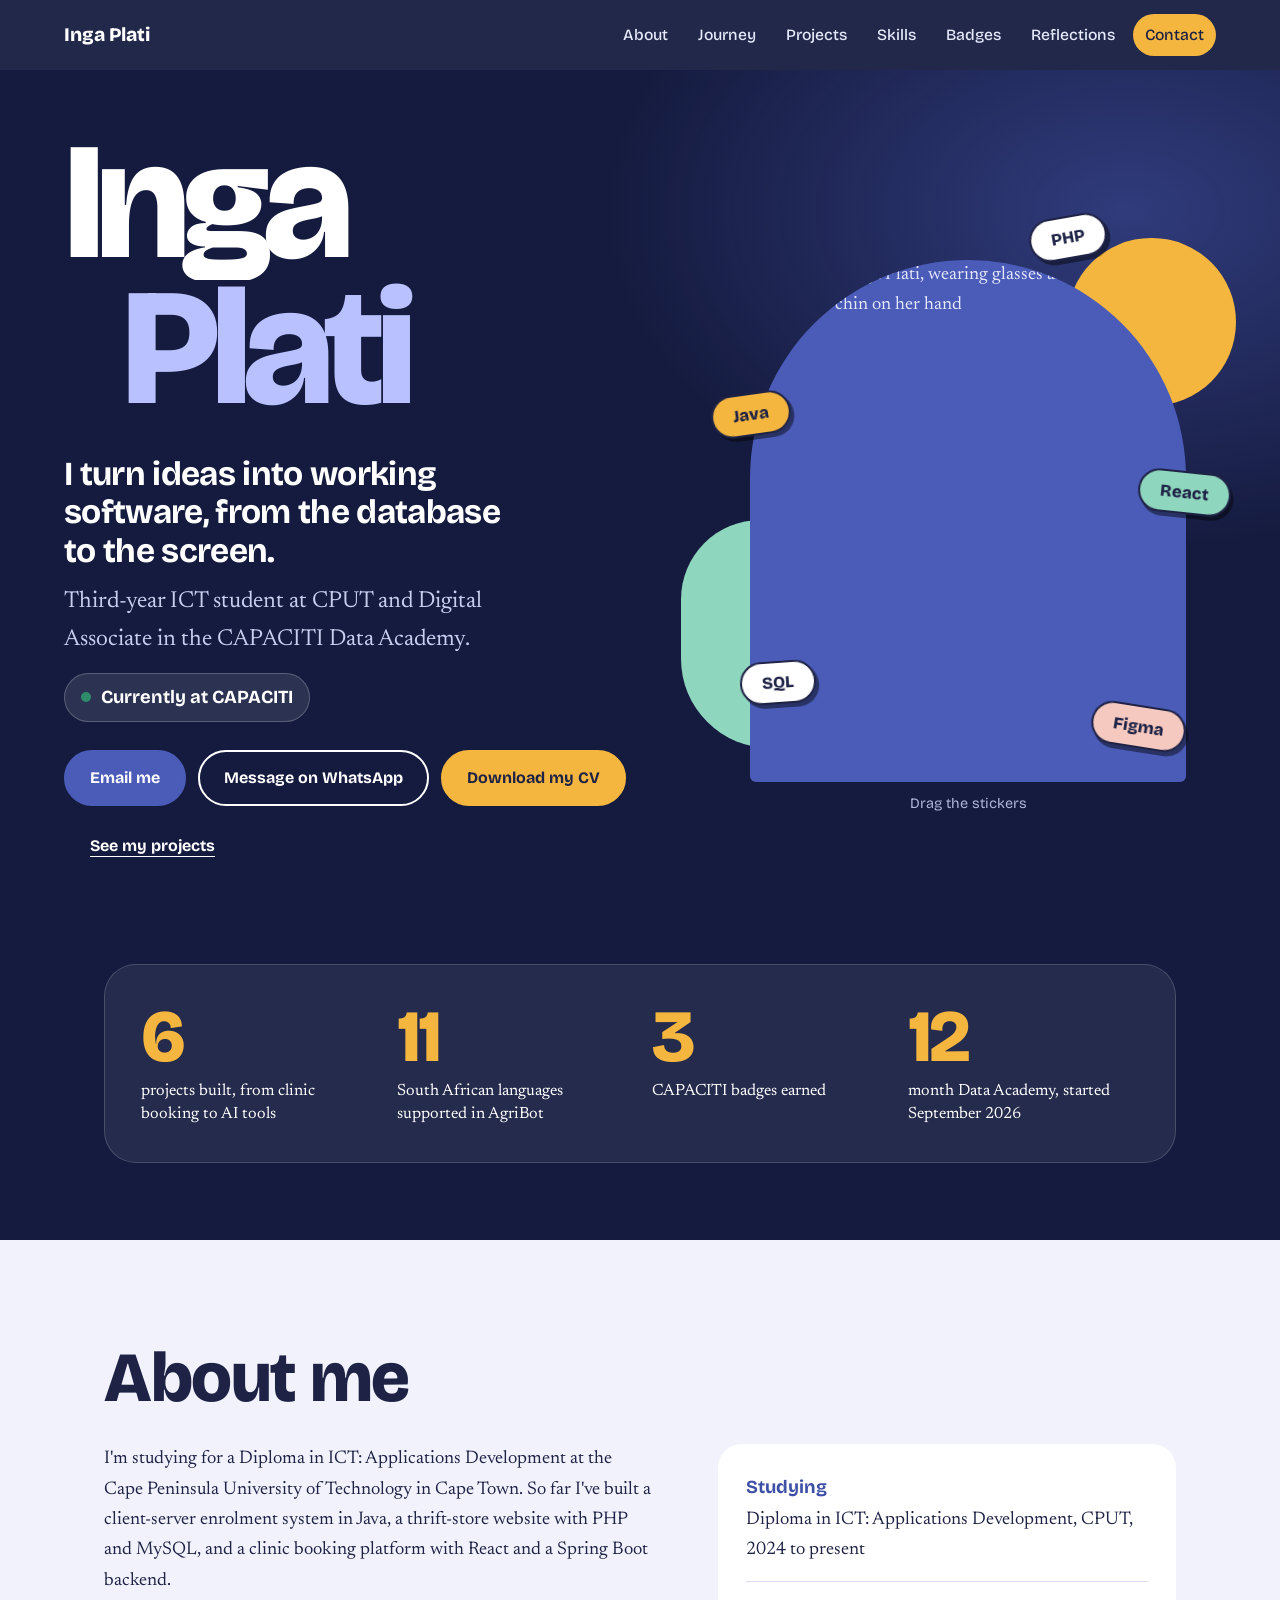
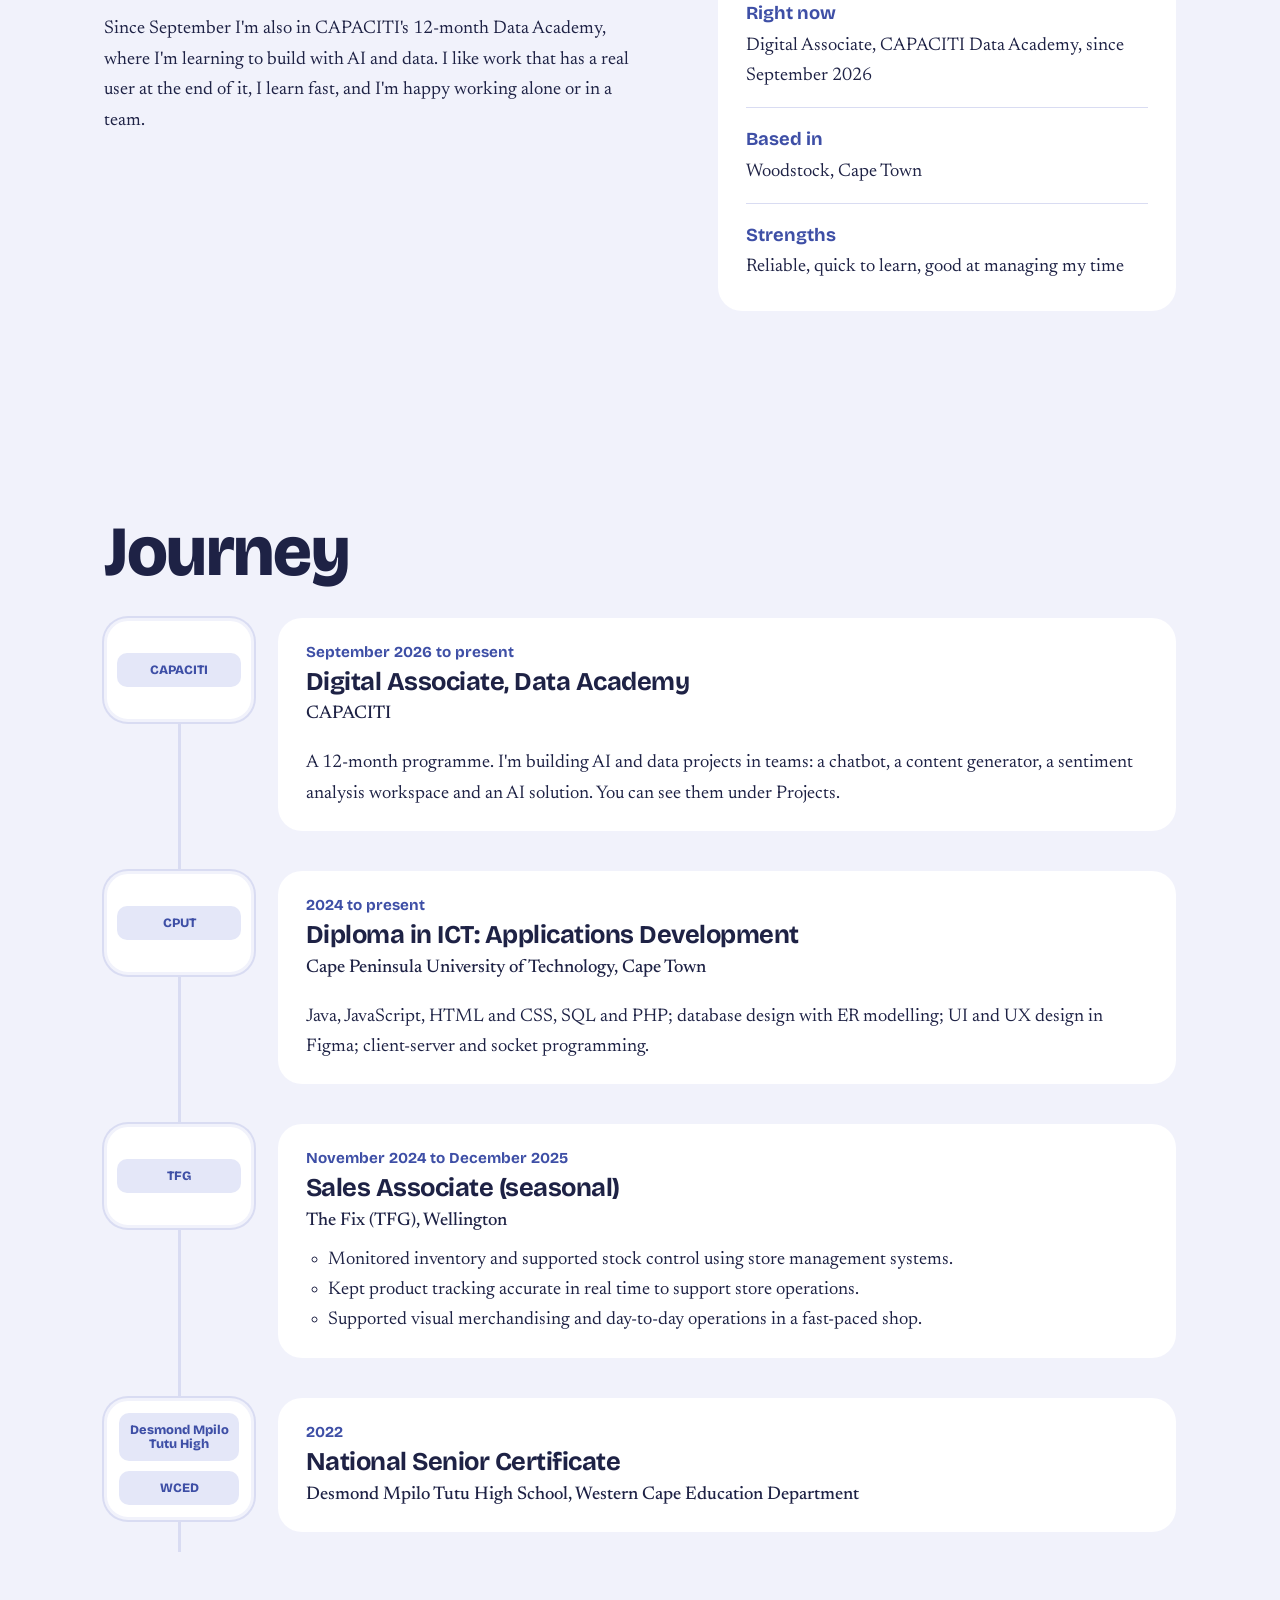
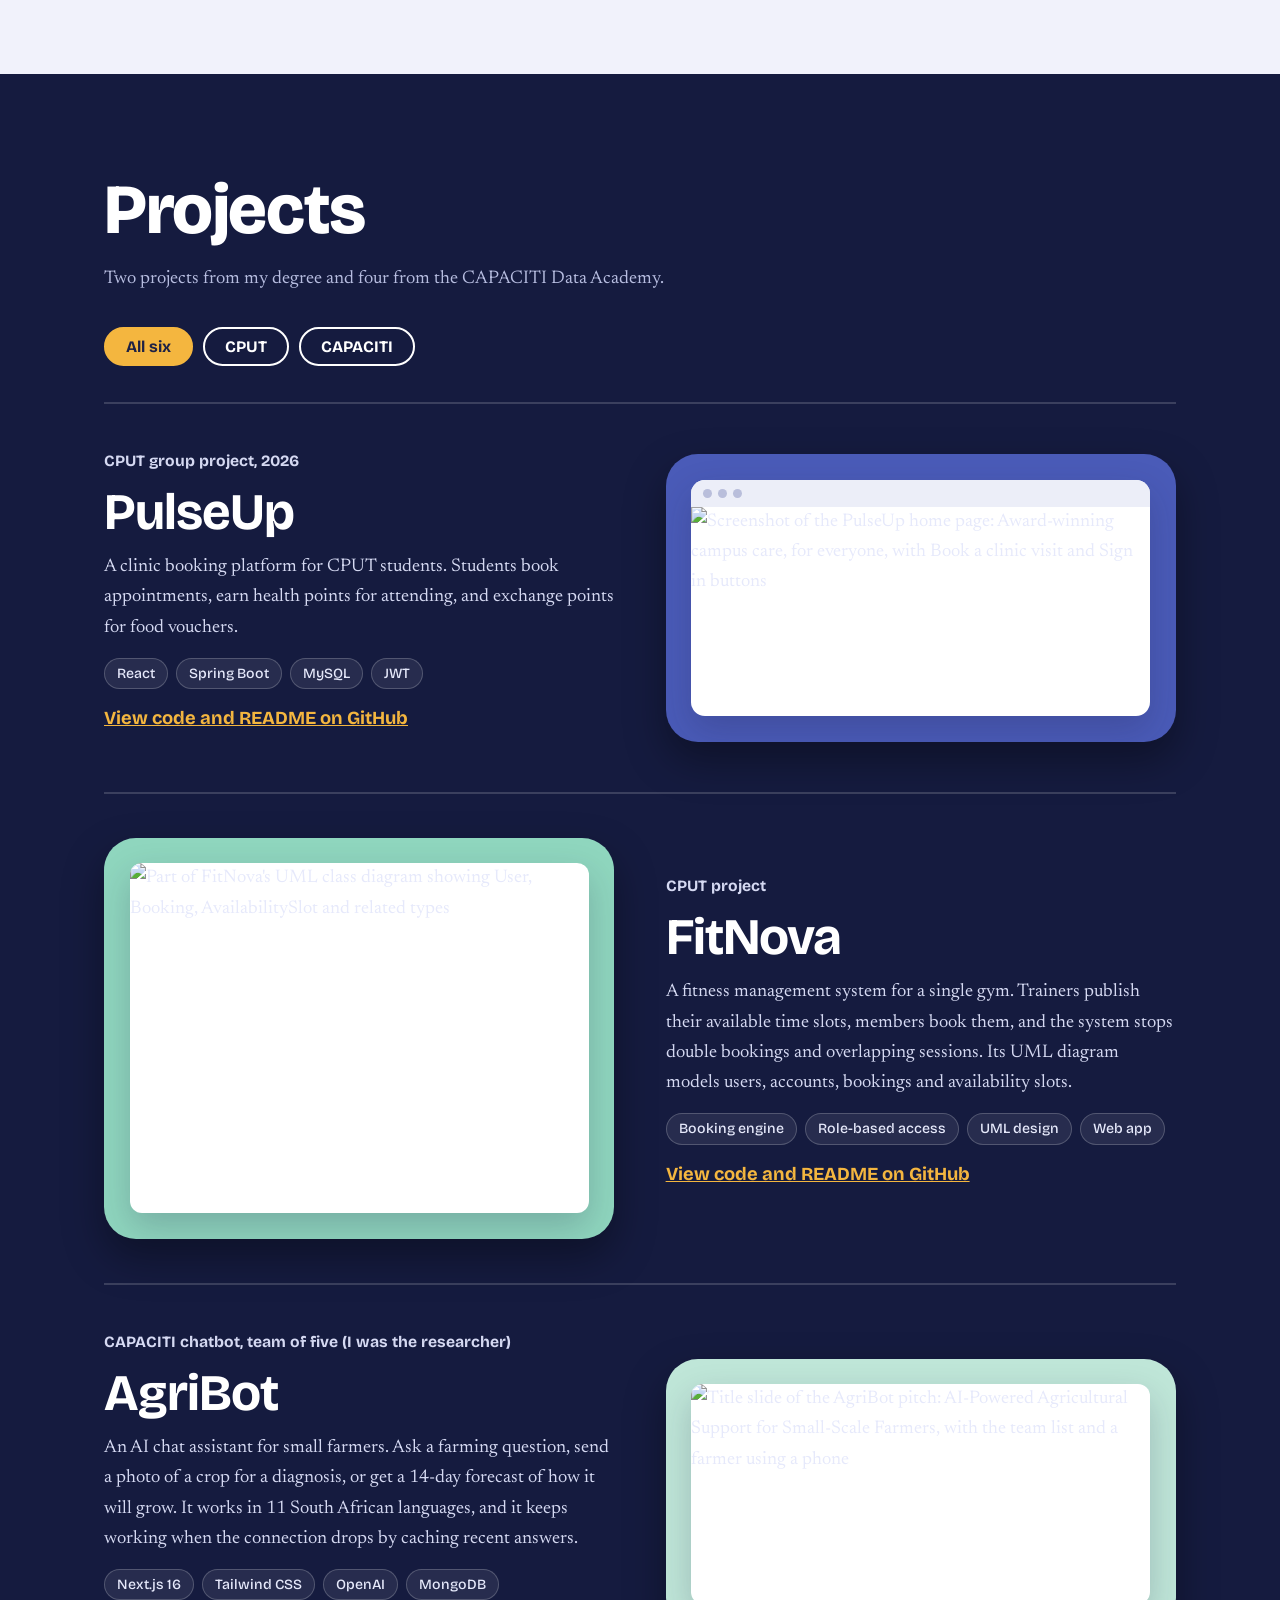
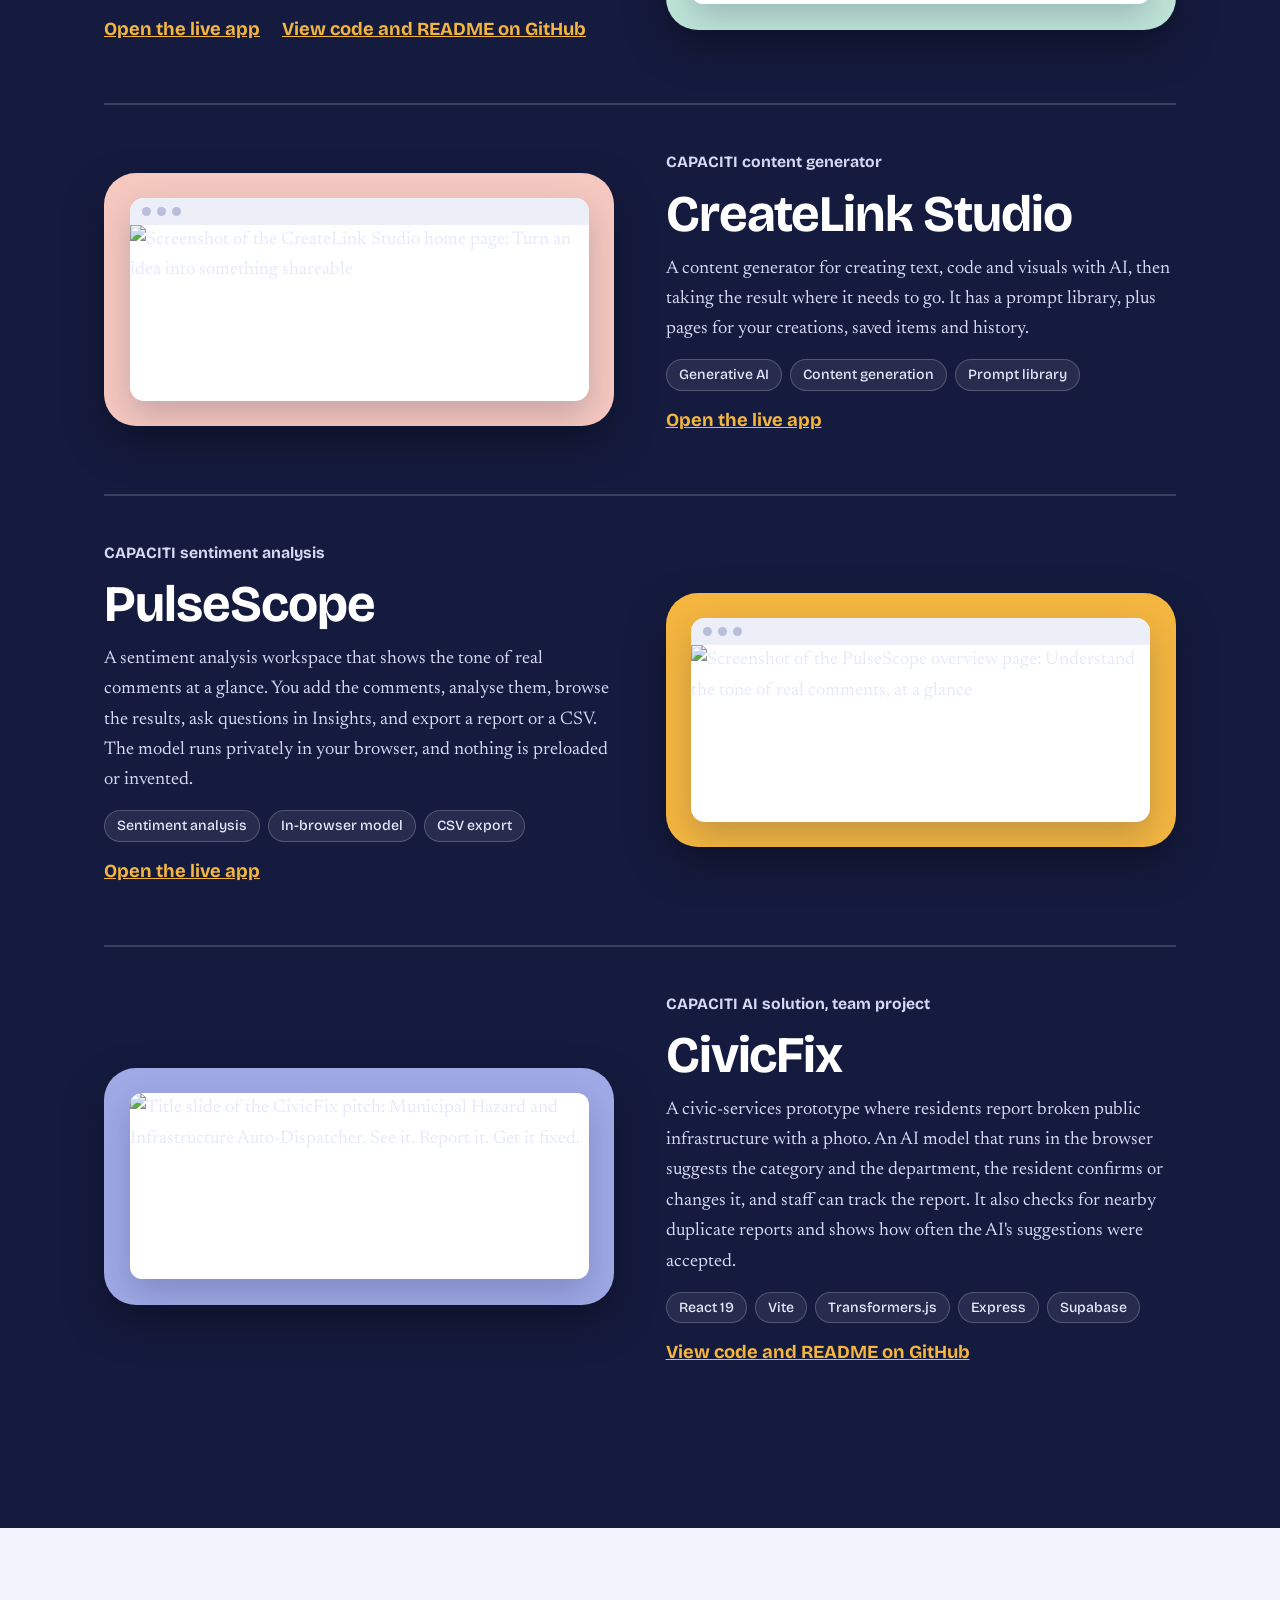
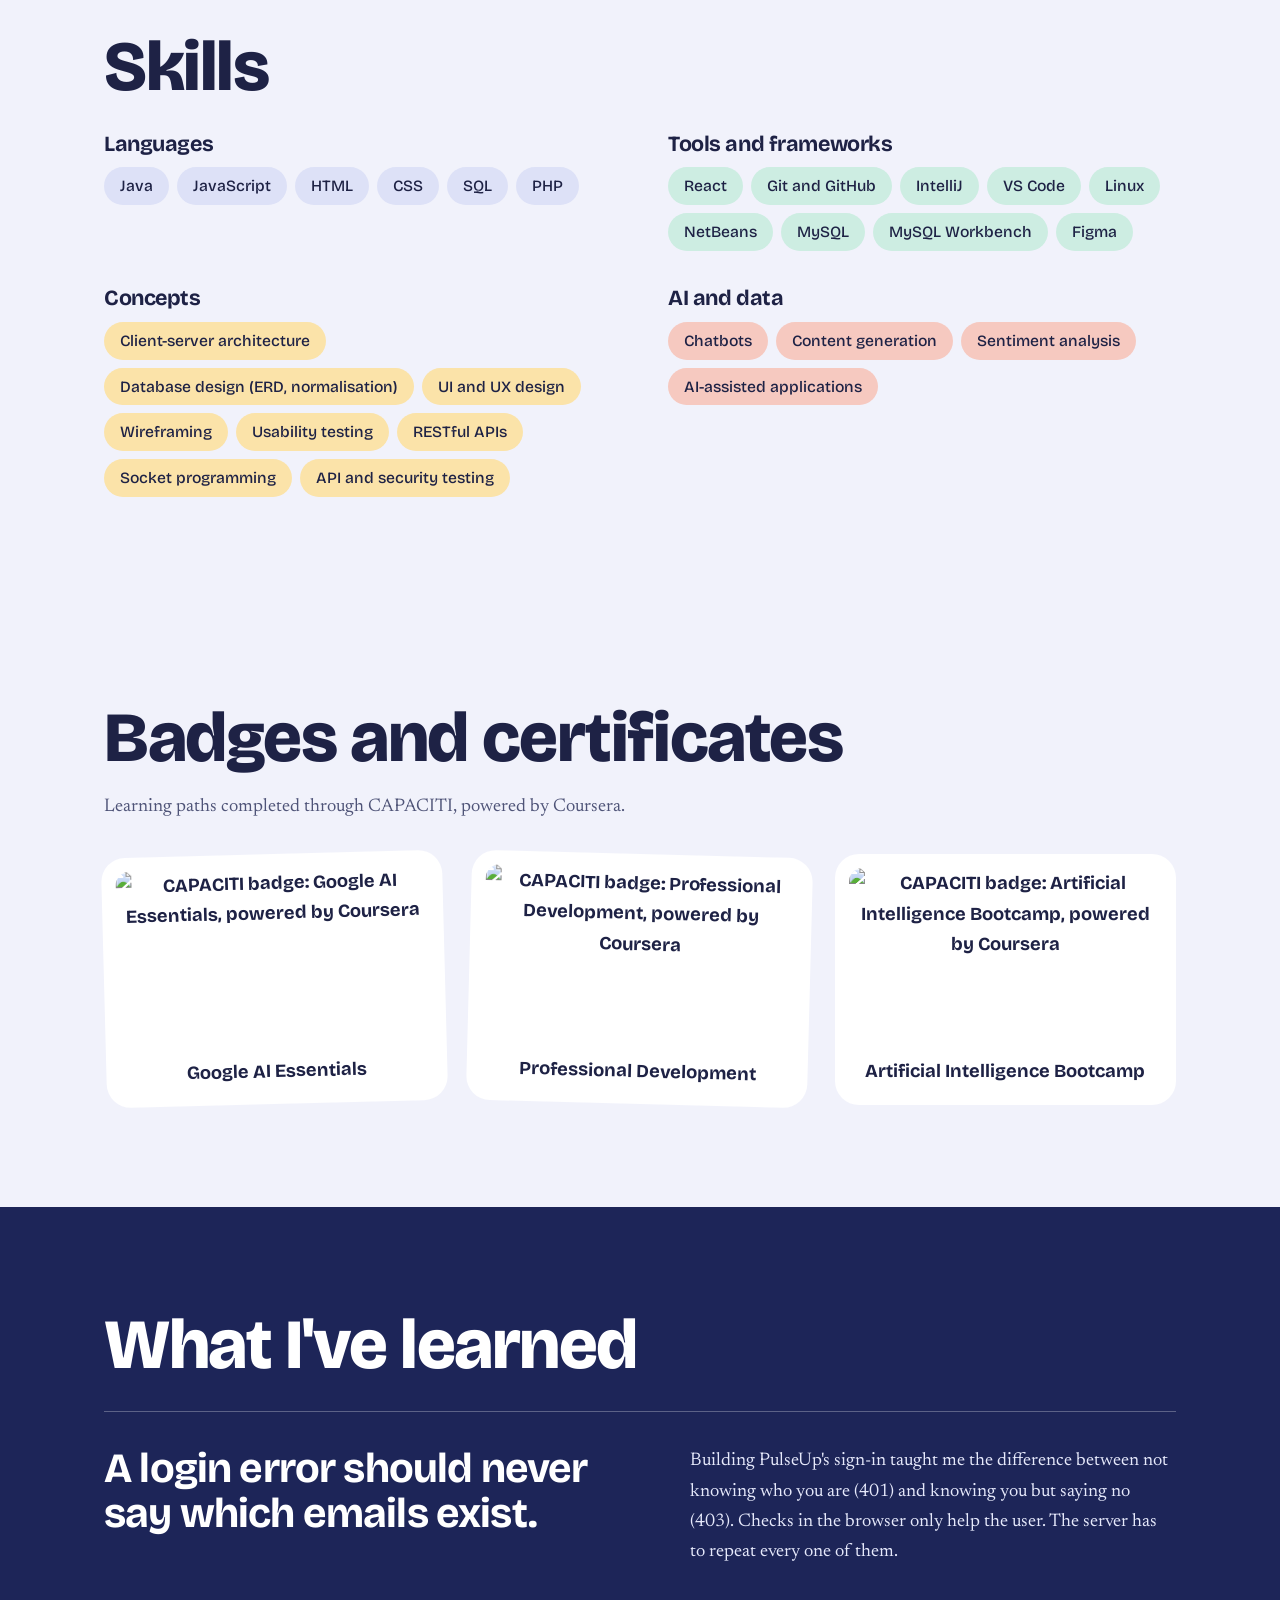
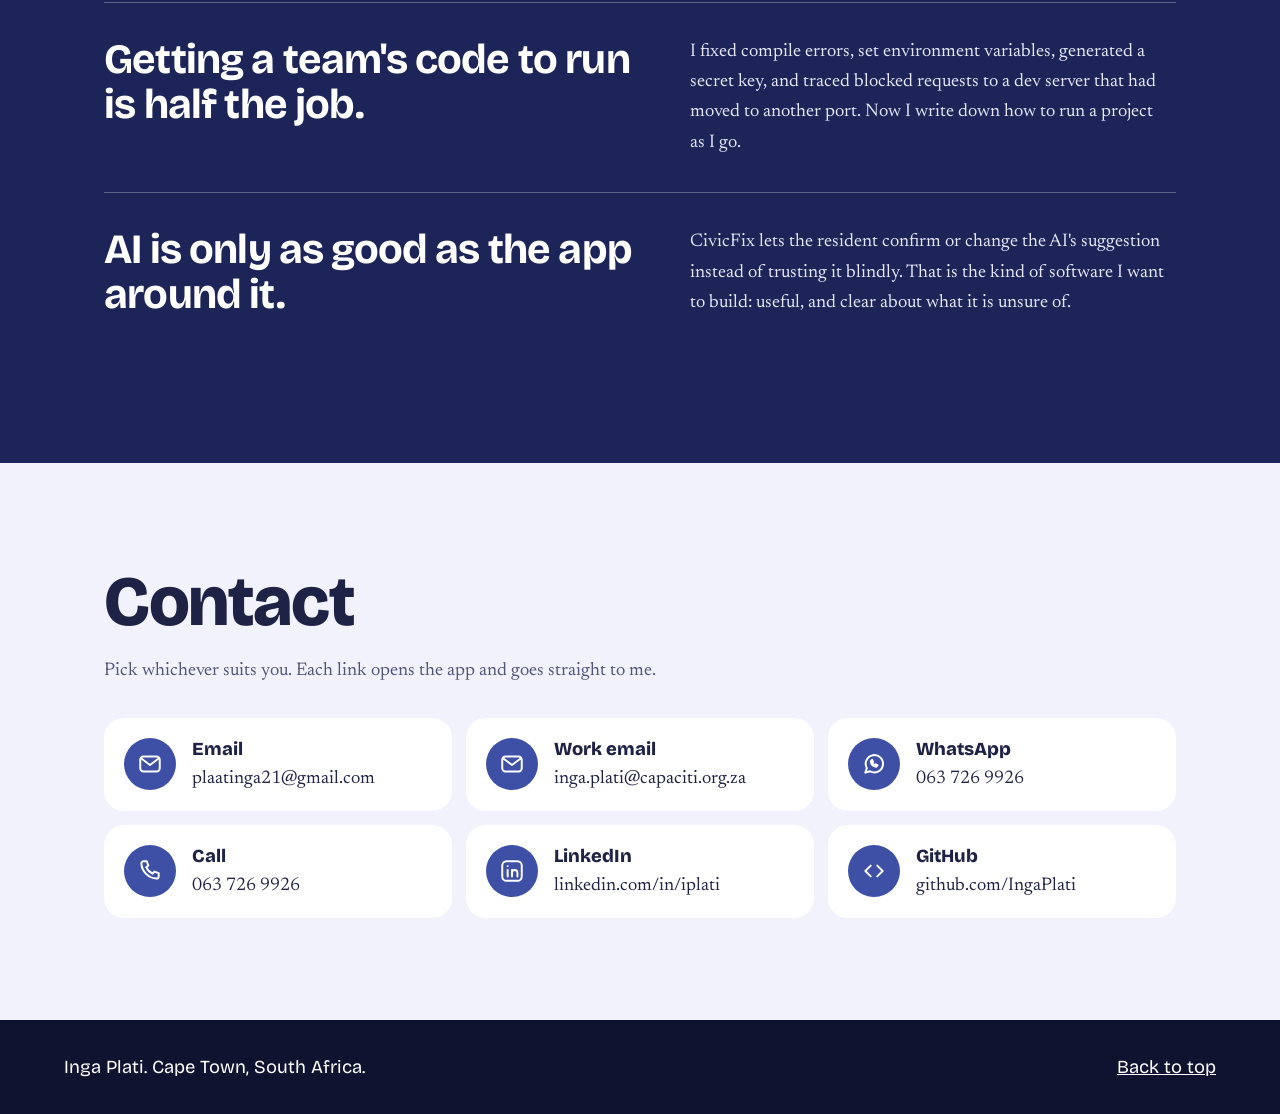
==== index.html @ 74a42621 "Add files via upload" ====
<!doctype html>
<html lang="en">
<head>
<meta charset="utf-8">
<meta name="viewport" content="width=device-width, initial-scale=1">
<title>Inga Plati Portfolio</title>
<meta name="description" content="Inga Plati is a third-year ICT: Applications Development student at CPUT and a Digital Associate in the CAPACITI Data Academy. See her projects, skills and badges, and get in touch.">
<meta property="og:title" content="Inga Plati | Applications developer">
<meta property="og:description" content="Projects, skills and contact details for Inga Plati, ICT student at CPUT and Digital Associate at CAPACITI.">

<meta name="theme-color" content="#151B3F">
<link rel="icon" href="data:image/svg+xml,%3Csvg xmlns='http://www.w3.org/2000/svg' viewBox='0 0 64 64'%3E%3Crect width='64' height='64' rx='16' fill='%233E4FA6'/%3E%3Ctext x='32' y='43' font-family='Arial' font-weight='700' font-size='30' text-anchor='middle' fill='%23F4B63F'%3EIP%3C/text%3E%3C/svg%3E">
<link rel="preconnect" href="https://fonts.googleapis.com">
<link rel="preconnect" href="https://fonts.gstatic.com" crossorigin>
<link href="https://fonts.googleapis.com/css2?family=Bricolage+Grotesque:opsz,wght@12..96,500;12..96,700;12..96,800&family=Newsreader:ital,opsz,wght@0,6..72,400;0,6..72,500;1,6..72,400&display=swap" rel="stylesheet">
<link rel="stylesheet" href="styles.css">
</head>
<body>
<a class="skip" href="#work">Skip to projects</a>

<header class="nav" id="top">
  <a class="nav-name" href="#top" aria-label="Inga Plati, back to top">Inga Plati</a>
  <button class="nav-toggle" aria-expanded="false" aria-controls="menu">Menu</button>
  <nav id="menu" class="nav-links" aria-label="Sections">
    <a href="#about">About</a>
    <a href="#journey">Journey</a>
    <a href="#work">Projects</a>
    <a href="#skills">Skills</a>
    <a href="#badges">Badges</a>
    <a href="#reflections">Reflections</a>
    <a class="nav-cta" href="#contact">Contact</a>
  </nav>
</header>

<main>
<!-- HERO -->
<div class="dark top">
<section class="hero" aria-labelledby="hero-title">
  <div class="hero-text">
    <h1 id="hero-title"><span class="line"><span>Inga</span></span><span class="line"><span>Plati</span></span></h1>
    <p class="hero-tag">I turn ideas into working software, from the database to the screen.</p>
    <p class="hero-sub">Third-year ICT student at CPUT and Digital Associate in the CAPACITI Data Academy.</p>
    <p class="hero-status"><span class="dot" aria-hidden="true"></span>Currently at CAPACITI</p>
    <div class="hero-actions">
      <a class="btn btn-solid" href="mailto:plaatinga21@gmail.com?subject=Hello%20Inga">Email me</a>
      <a class="btn btn-ghost" href="https://wa.me/27637269926?text=Hi%20Inga%2C%20I%20found%20your%20portfolio." target="_blank" rel="noopener">Message on WhatsApp</a>
      <a class="btn btn-cv" href="assets/Inga_Plati_CV.pdf" download="Inga_Plati_CV.pdf">Download my CV</a>
      <a class="btn btn-text" href="#work">See my projects</a>
    </div>
  </div>
  <div class="hero-art" aria-hidden="false">
    <div class="shape shape-sun"></div>
    <div class="shape shape-mint"></div>
    <div class="arch"><img src="assets/img/inga.jpg" width="900" height="883" alt="Portrait of Inga Plati, wearing glasses and a black blazer, resting her chin on her hand"></div>
    <button class="sticker s1" data-tilt="-8">Java</button>
    <button class="sticker s2" data-tilt="6">React</button>
    <button class="sticker s3" data-tilt="-4">SQL</button>
    <button class="sticker s4" data-tilt="9">Figma</button>
    <button class="sticker s5" data-tilt="-10">PHP</button>
    <p class="hint">Drag the stickers</p>
  </div>
</section>

<!-- STATS -->
<section class="stats" aria-label="At a glance">
  <ul>
    <li><b>6</b><span>projects built, from clinic booking to AI tools</span></li>
    <li><b>11</b><span>South African languages supported in AgriBot</span></li>
    <li><b>3</b><span>CAPACITI badges earned</span></li>
    <li><b>12</b><span>month Data Academy, started September 2026</span></li>
  </ul>
</section>

</div>

<!-- ABOUT -->
<section id="about" class="block about">
  <h2>About me</h2>
  <div class="about-grid">
    <div class="prose">
      <p>I'm studying for a Diploma in ICT: Applications Development at the Cape Peninsula University of Technology in Cape Town. So far I've built a client-server enrolment system in Java, a thrift-store website with PHP and MySQL, and a clinic booking platform with React and a Spring Boot backend.</p>
      <p>Since September I'm also in CAPACITI's 12-month Data Academy, where I'm learning to build with AI and data. I like work that has a real user at the end of it, I learn fast, and I'm happy working alone or in a team.</p>
    </div>
    <dl class="facts">
      <div><dt>Studying</dt><dd>Diploma in ICT: Applications Development, CPUT, 2024 to present</dd></div>
      <div><dt>Right now</dt><dd>Digital Associate, CAPACITI Data Academy, since September 2026</dd></div>
      <div><dt>Based in</dt><dd>Woodstock, Cape Town</dd></div>
      <div><dt>Strengths</dt><dd>Reliable, quick to learn, good at managing my time</dd></div>
    </dl>
  </div>
</section>

<!-- JOURNEY -->
<section id="journey" class="block journey">
  <h2>Journey</h2>
  <ol class="timeline">
    <li>
      <div class="logo-tile"><img class="logo-img" src="assets/logos/capaciti.png" alt="CAPACITI logo" data-fallback="CAPACITI"></div>
      <div class="tl-body">
        <p class="tl-when">September 2026 to present</p>
        <h3>Digital Associate, Data Academy</h3>
        <p class="tl-org">CAPACITI</p>
        <p>A 12-month programme. I'm building AI and data projects in teams: a chatbot, a content generator, a sentiment analysis workspace and an AI solution. You can see them under Projects.</p>
      </div>
    </li>
    <li>
      <div class="logo-tile"><img class="logo-img" src="assets/logos/cput.png" alt="Cape Peninsula University of Technology logo" data-fallback="CPUT"></div>
      <div class="tl-body">
        <p class="tl-when">2024 to present</p>
        <h3>Diploma in ICT: Applications Development</h3>
        <p class="tl-org">Cape Peninsula University of Technology, Cape Town</p>
        <p>Java, JavaScript, HTML and CSS, SQL and PHP; database design with ER modelling; UI and UX design in Figma; client-server and socket programming.</p>
      </div>
    </li>
    <li>
      <div class="logo-tile"><img class="logo-img" src="assets/logos/tfg.png" alt="The Fix (TFG) logo" data-fallback="TFG"></div>
      <div class="tl-body">
        <p class="tl-when">November 2024 to December 2025</p>
        <h3>Sales Associate (seasonal)</h3>
        <p class="tl-org">The Fix (TFG), Wellington</p>
        <ul>
          <li>Monitored inventory and supported stock control using store management systems.</li>
          <li>Kept product tracking accurate in real time to support store operations.</li>
          <li>Supported visual merchandising and day-to-day operations in a fast-paced shop.</li>
        </ul>
      </div>
    </li>
    <li>
      <div class="logo-tile logo-pair">
        <img class="logo-img" src="assets/logos/dmt.png" alt="Desmond Mpilo Tutu High School logo" data-fallback="Desmond Mpilo Tutu High">
        <img class="logo-img" src="assets/logos/wced.png" alt="Western Cape Education Department logo" data-fallback="WCED">
      </div>
      <div class="tl-body">
        <p class="tl-when">2022</p>
        <h3>National Senior Certificate</h3>
        <p class="tl-org">Desmond Mpilo Tutu High School, Western Cape Education Department</p>
      </div>
    </li>
  </ol>
</section>

<!-- PROJECTS -->
<div class="dark">
<section id="work" class="block work">
  <h2>Projects</h2>
  <p class="lead">Two projects from my degree and four from the CAPACITI Data Academy.</p>
  <div class="filters" role="group" aria-label="Filter projects">
    <button class="chip-btn" aria-pressed="true" data-filter="all">All six</button>
    <button class="chip-btn" aria-pressed="false" data-filter="academic">CPUT</button>
    <button class="chip-btn" aria-pressed="false" data-filter="capaciti">CAPACITI</button>
  </div>

  <article class="project" data-kind="academic">
    <div class="p-text">
      <p class="p-kind">CPUT group project, 2026</p>
      <h3>PulseUp</h3>
      <p>A clinic booking platform for CPUT students. Students book appointments, earn health points for attending, and exchange points for food vouchers.</p>
      <ul class="tags"><li>React</li><li>Spring Boot</li><li>MySQL</li><li>JWT</li></ul>
      <p class="p-links"><a href="https://github.com/IngaPlati/PulseUp" target="_blank" rel="noopener">View code and README on GitHub</a></p>
    </div>
    <div class="p-cover shot c-indigo"><div class="frame"><div class="bar" aria-hidden="true"><i></i><i></i><i></i></div><img src="assets/img/shot-pulseup.png" alt="Screenshot of the PulseUp home page: Award-winning campus care, for everyone, with Book a clinic visit and Sign in buttons" width="1365" height="622"></div></div>
  </article>

  <article class="project flip" data-kind="academic">
    <div class="p-text">
      <p class="p-kind">CPUT project</p>
      <h3>FitNova</h3>
      <p>A fitness management system for a single gym. Trainers publish their available time slots, members book them, and the system stops double bookings and overlapping sessions. Its UML diagram models users, accounts, bookings and availability slots.</p>
      <ul class="tags"><li>Booking engine</li><li>Role-based access</li><li>UML design</li><li>Web app</li></ul>
      <p class="p-links"><a href="https://github.com/IngaPlati/FitNova" target="_blank" rel="noopener">View code and README on GitHub</a></p>
    </div>
    <div class="p-cover shot c-mint"><div class="frame plain"><img src="assets/img/shot-fitnova.png" alt="Part of FitNova's UML class diagram showing User, Booking, AvailabilitySlot and related types" width="700" height="533"></div></div>
  </article>

  <article class="project" data-kind="capaciti">
    <div class="p-text">
      <p class="p-kind">CAPACITI chatbot, team of five (I was the researcher)</p>
      <h3>AgriBot</h3>
      <p>An AI chat assistant for small farmers. Ask a farming question, send a photo of a crop for a diagnosis, or get a 14-day forecast of how it will grow. It works in 11 South African languages, and it keeps working when the connection drops by caching recent answers.</p>
      <ul class="tags"><li>Next.js 16</li><li>Tailwind CSS</li><li>OpenAI</li><li>MongoDB</li></ul>
      <p class="p-links"><a href="https://agribot-silk.vercel.app" target="_blank" rel="noopener">Open the live app</a><a href="https://github.com/IngaPlati/AgriBot" target="_blank" rel="noopener">View code and README on GitHub</a></p>
    </div>
    <div class="p-cover shot c-sage"><div class="frame plain"><img src="assets/img/shot-agribot.png" alt="Title slide of the AgriBot pitch: AI-Powered Agricultural Support for Small-Scale Farmers, with the team list and a farmer using a phone" width="620" height="297"></div></div>
  </article>

  <article class="project flip" data-kind="capaciti">
    <div class="p-text">
      <p class="p-kind">CAPACITI content generator</p>
      <h3>CreateLink Studio</h3>
      <p>A content generator for creating text, code and visuals with AI, then taking the result where it needs to go. It has a prompt library, plus pages for your creations, saved items and history.</p>
      <ul class="tags"><li>Generative AI</li><li>Content generation</li><li>Prompt library</li></ul>
      <p class="p-links"><a href="https://create-link-studio.lovable.app/" target="_blank" rel="noopener">Open the live app</a></p>
    </div>
    <div class="p-cover shot c-blush"><div class="frame"><div class="bar" aria-hidden="true"><i></i><i></i><i></i></div><img src="assets/img/shot-createlink.png" alt="Screenshot of the CreateLink Studio home page: Turn an idea into something shareable" width="1358" height="520"></div></div>
  </article>

  <article class="project" data-kind="capaciti">
    <div class="p-text">
      <p class="p-kind">CAPACITI sentiment analysis</p>
      <h3>PulseScope</h3>
      <p>A sentiment analysis workspace that shows the tone of real comments at a glance. You add the comments, analyse them, browse the results, ask questions in Insights, and export a report or a CSV. The model runs privately in your browser, and nothing is preloaded or invented.</p>
      <ul class="tags"><li>Sentiment analysis</li><li>In-browser model</li><li>CSV export</li></ul>
      <p class="p-links"><a href="https://sentimentanalysis-one.vercel.app/" target="_blank" rel="noopener">Open the live app</a></p>
    </div>
    <div class="p-cover shot c-sun"><div class="frame"><div class="bar" aria-hidden="true"><i></i><i></i><i></i></div><img src="assets/img/shot-pulsescope.png" alt="Screenshot of the PulseScope overview page: Understand the tone of real comments, at a glance" width="1365" height="525"></div></div>
  </article>

  <article class="project flip" data-kind="capaciti">
    <div class="p-text">
      <p class="p-kind">CAPACITI AI solution, team project</p>
      <h3>CivicFix</h3>
      <p>A civic-services prototype where residents report broken public infrastructure with a photo. An AI model that runs in the browser suggests the category and the department, the resident confirms or changes it, and staff can track the report. It also checks for nearby duplicate reports and shows how often the AI's suggestions were accepted.</p>
      <ul class="tags"><li>React 19</li><li>Vite</li><li>Transformers.js</li><li>Express</li><li>Supabase</li></ul>
      <p class="p-links"><a href="https://github.com/IngaPlati/civic" target="_blank" rel="noopener">View code and README on GitHub</a></p>
    </div>
    <div class="p-cover shot c-peri"><div class="frame plain"><img src="assets/img/shot-civicfix.png" alt="Title slide of the CivicFix pitch: Municipal Hazard and Infrastructure Auto-Dispatcher. See it. Report it. Get it fixed." width="1338" height="541"></div></div>
  </article>
</section>

</div>

<!-- SKILLS -->
<section id="skills" class="block skills">
  <h2>Skills</h2>
  <div class="skill-grid">
    <div>
      <h3>Languages</h3>
      <ul class="chips c-i"><li>Java</li><li>JavaScript</li><li>HTML</li><li>CSS</li><li>SQL</li><li>PHP</li></ul>
    </div>
    <div>
      <h3>Tools and frameworks</h3>
      <ul class="chips c-m"><li>React</li><li>Git and GitHub</li><li>IntelliJ</li><li>VS Code</li><li>Linux</li><li>NetBeans</li><li>MySQL</li><li>MySQL Workbench</li><li>Figma</li></ul>
    </div>
    <div>
      <h3>Concepts</h3>
      <ul class="chips c-s"><li>Client-server architecture</li><li>Database design (ERD, normalisation)</li><li>UI and UX design</li><li>Wireframing</li><li>Usability testing</li><li>RESTful APIs</li><li>Socket programming</li><li>API and security testing</li></ul>
    </div>
    <div>
      <h3>AI and data</h3>
      <ul class="chips c-b"><li>Chatbots</li><li>Content generation</li><li>Sentiment analysis</li><li>AI-assisted applications</li></ul>
    </div>
  </div>
</section>

<!-- BADGES -->
<section id="badges" class="block badges">
  <h2>Badges and certificates</h2>
  <p class="lead">Learning paths completed through CAPACITI, powered by Coursera.</p>
  <ul class="badge-row">
    <li><img src="assets/img/badge-google-ai-essentials.png" width="552" height="310" alt="CAPACITI badge: Google AI Essentials, powered by Coursera"><span>Google AI Essentials</span></li>
    <li><img src="assets/img/badge-professional-development.png" width="552" height="310" alt="CAPACITI badge: Professional Development, powered by Coursera"><span>Professional Development</span></li>
    <li><img src="assets/img/badge-ai-bootcamp.png" width="552" height="310" alt="CAPACITI badge: Artificial Intelligence Bootcamp, powered by Coursera"><span>Artificial Intelligence Bootcamp</span></li>
  </ul>
</section>

<!-- REFLECTIONS -->
<section id="reflections" class="band dark">
  <div class="block reflect">
    <h2>What I've learned</h2>
    <div class="quotes">
      <article>
        <h3>A login error should never say which emails exist.</h3>
        <p>Building PulseUp's sign-in taught me the difference between not knowing who you are (401) and knowing you but saying no (403). Checks in the browser only help the user. The server has to repeat every one of them.</p>
      </article>
      <article>
        <h3>Getting a team's code to run is half the job.</h3>
        <p>I fixed compile errors, set environment variables, generated a secret key, and traced blocked requests to a dev server that had moved to another port. Now I write down how to run a project as I go.</p>
      </article>
      <article>
        <h3>AI is only as good as the app around it.</h3>
        <p>CivicFix lets the resident confirm or change the AI's suggestion instead of trusting it blindly. That is the kind of software I want to build: useful, and clear about what it is unsure of.</p>
      </article>
    </div>
  </div>
</section>

<!-- CONTACT -->
<section id="contact" class="block contact">
  <h2>Contact</h2>
  <p class="lead">Pick whichever suits you. Each link opens the app and goes straight to me.</p>
  <ul class="contact-list">
    <li><a href="mailto:plaatinga21@gmail.com?subject=Hello%20Inga"><span class="ic"><svg viewBox="0 0 24 24"><rect x="3" y="5" width="18" height="14" rx="3"/><path d="M4 7l8 6 8-6"/></svg></span><span class="c-label">Email</span><span class="c-val">plaatinga21@gmail.com</span></a></li>
    <li><a href="mailto:inga.plati@capaciti.org.za?subject=Hello%20Inga"><span class="ic"><svg viewBox="0 0 24 24"><rect x="3" y="5" width="18" height="14" rx="3"/><path d="M4 7l8 6 8-6"/></svg></span><span class="c-label">Work email</span><span class="c-val">inga.plati@capaciti.org.za</span></a></li>
    <li><a href="https://wa.me/27637269926?text=Hi%20Inga%2C%20I%20found%20your%20portfolio." target="_blank" rel="noopener"><span class="ic"><svg viewBox="0 0 24 24"><path d="M4 20l1.4-4.2A8 8 0 1 1 8.3 18.7z"/><path d="M9 9.5c.3 2.4 2.4 4.5 5 5l1.3-1.3-2-1-1 .8c-.8-.4-1.5-1.1-1.9-1.9l.8-1-1-2z"/></svg></span><span class="c-label">WhatsApp</span><span class="c-val">063 726 9926</span></a></li>
    <li><a href="tel:+27637269926"><span class="ic"><svg viewBox="0 0 24 24"><path d="M6 3h3l1.5 4-2 1.5a11 11 0 0 0 6 6L16 12.500l4 1.500v3a2 2 0 0 1-2 2A15 15 0 0 1 4 5a2 2 0 0 1 2-2z"/></svg></span><span class="c-label">Call</span><span class="c-val">063 726 9926</span></a></li>
    <li><a href="https://www.linkedin.com/in/iplati" target="_blank" rel="noopener"><span class="ic"><svg viewBox="0 0 24 24"><rect x="3" y="3" width="18" height="18" rx="4"/><path d="M8 11v6M8 7.500v.01M12 17v-6m0 2.500c0-1.500 1-2.500 2.500-2.500S17 12 17 13.500V17"/></svg></span><span class="c-label">LinkedIn</span><span class="c-val">linkedin.com/in/iplati</span></a></li>
    <li><a href="https://github.com/IngaPlati" target="_blank" rel="noopener"><span class="ic"><svg viewBox="0 0 24 24"><path d="M9 7L4 12l5 5M15 7l5 5-5 5"/></svg></span><span class="c-label">GitHub</span><span class="c-val">github.com/IngaPlati</span></a></li>
  </ul>
</section>
</main>

<footer class="foot">
  <p>Inga Plati. Cape Town, South Africa.</p>
  <a href="#top">Back to top</a>
</footer>

<script src="script.js"></script>
</body>
</html>
---- styles.css ----
:root{
  --ink:#1E2245; --indigo:#3E4FA6; --indigo-2:#4A5BB8; --bg:#F1F2FB; --white:#fff;
  --sun:#F4B63F; --mint:#8FD6BE; --blush:#F6C9C0; --muted:#4F5478; --line:#D9DCF2;
  --display:'Bricolage Grotesque',system-ui,sans-serif; --body:'Newsreader',Georgia,serif;
  --gutter:clamp(20px,5vw,72px);
}
*{box-sizing:border-box}
html{scroll-behavior:smooth;scroll-padding-top:84px}
body{margin:0;background:var(--bg);color:var(--ink);font-family:var(--body);font-size:1.15rem;line-height:1.65}
img{max-width:100%;height:auto;display:block}
a{color:var(--indigo)}
:focus-visible{outline:3px solid var(--sun);outline-offset:3px;border-radius:6px}
h1,h2,h3{font-family:var(--display);margin:0;line-height:1.05;letter-spacing:-.02em}
.skip{position:absolute;left:-999px;top:8px;background:var(--ink);color:#fff;padding:8px 14px;border-radius:8px;z-index:100}
.skip:focus{left:8px}

/* nav */
.nav{position:sticky;top:0;z-index:50;display:flex;align-items:center;justify-content:space-between;padding:14px var(--gutter);background:rgba(241,242,251,.92);backdrop-filter:blur(8px);font-family:var(--display)}
.nav-name{font-weight:800;font-size:1.2rem;text-decoration:none;color:var(--ink)}
.nav-links{display:flex;gap:6px;align-items:center}
.nav-links a{text-decoration:none;color:var(--ink);font-weight:500;padding:8px 12px;border-radius:999px;font-size:.98rem}
.nav-links a:hover{background:var(--white)}
.nav-links .nav-cta{background:var(--indigo);color:#fff}
.nav-links .nav-cta:hover{background:var(--ink)}
.nav-toggle{display:none;font:inherit;font-weight:700;background:var(--white);border:2px solid var(--ink);color:var(--ink);border-radius:999px;padding:6px 16px;cursor:pointer}

/* hero */
.hero{display:grid;grid-template-columns:1.1fr .9fr;gap:clamp(20px,4vw,60px);align-items:center;padding:clamp(24px,5vw,64px) var(--gutter) clamp(48px,7vw,96px);min-height:calc(100vh - 64px);max-width:1400px;margin:0 auto}
.hero h1{font-weight:800;font-size:clamp(5rem,13vw,11rem);line-height:.82;letter-spacing:-.05em;color:var(--ink);position:relative;z-index:3}
.hero h1 .line{display:block;overflow:hidden;padding-bottom:.06em}
.hero h1 .line:nth-child(2){margin-left:.35em;color:var(--indigo)}
.hero h1 .line span{display:inline-block;animation:rise .9s cubic-bezier(.2,.8,.2,1) both}
.hero h1 .line:nth-child(2) span{animation-delay:.12s}
@keyframes rise{from{transform:translateY(105%)}to{transform:none}}
.hero-sub{max-width:34ch;font-size:clamp(1.2rem,2vw,1.45rem);margin:28px 0 14px}
.hero-status{display:inline-flex;align-items:center;gap:10px;font-family:var(--display);font-weight:700;background:var(--white);padding:8px 16px;border-radius:999px;margin:0 0 28px}
.dot{width:10px;height:10px;border-radius:50%;background:#2E8C6B;box-shadow:0 0 0 0 rgba(46,140,107,.5);animation:ping 2s infinite}
@keyframes ping{70%{box-shadow:0 0 0 10px rgba(46,140,107,0)}100%{box-shadow:0 0 0 0 rgba(46,140,107,0)}}
.hero-actions{display:flex;flex-wrap:wrap;gap:12px;align-items:center}
.btn{font-family:var(--display);font-weight:700;font-size:1rem;text-decoration:none;padding:13px 24px;border-radius:999px;border:2px solid var(--indigo);transition:transform .15s}
.btn:hover{transform:translateY(-2px)}
.btn-solid{background:var(--indigo);color:#fff}
.btn-ghost{background:transparent;color:var(--indigo)}
.btn-text{border-color:transparent;color:var(--ink);text-decoration:underline;text-underline-offset:5px}
.hero-art{position:relative;aspect-ratio:1/1.12;max-width:520px;width:100%;justify-self:center}
.arch{position:absolute;inset:6% 6% 0 6%;border-radius:999px 999px 28px 28px;overflow:hidden;background:var(--indigo-2);z-index:1;animation:fade 1s .25s both}
.arch img{width:100%;height:100%;object-fit:cover;object-position:50% 20%}
@keyframes fade{from{opacity:0;transform:scale(.97)}to{opacity:1;transform:none}}
.shape{position:absolute;border-radius:50%}
.shape-sun{width:34%;aspect-ratio:1;background:var(--sun);right:-4%;top:2%;z-index:0}
.shape-mint{width:46%;aspect-ratio:1;background:var(--mint);left:-8%;bottom:6%;z-index:0;border-radius:40% 60% 55% 45%}
.sticker{position:absolute;z-index:4;font-family:var(--display);font-weight:800;font-size:1.05rem;border:2px solid var(--ink);color:var(--ink);padding:9px 20px;border-radius:999px;cursor:grab;touch-action:none;user-select:none;box-shadow:3px 4px 0 var(--ink);transition:box-shadow .15s}
.sticker:active{cursor:grabbing;box-shadow:1px 2px 0 var(--ink)}
.s1{background:var(--sun);left:-2%;top:30%;transform:rotate(-8deg)}
.s2{background:var(--mint);right:-3%;top:44%;transform:rotate(6deg)}
.s3{background:var(--white);left:4%;bottom:14%;transform:rotate(-4deg)}
.s4{background:var(--blush);right:6%;bottom:6%;transform:rotate(9deg)}
.s5{background:var(--white);right:22%;top:-2%;transform:rotate(-10deg)}
.hint{position:absolute;left:50%;bottom:-34px;transform:translateX(-50%);margin:0;font-family:var(--display);font-size:.9rem;color:var(--muted);white-space:nowrap}

/* blocks */
.block{max-width:1200px;margin:0 auto;padding:clamp(56px,8vw,110px) var(--gutter)}
.block h2{font-weight:800;font-size:clamp(2.4rem,6vw,4.4rem);margin-bottom:28px}
.lead{max-width:60ch;color:var(--muted);margin:-12px 0 32px}
.about-grid{display:grid;grid-template-columns:1.2fr 1fr;gap:clamp(24px,5vw,72px)}
.prose p{max-width:62ch;margin:0 0 1em}
.facts{margin:0;background:var(--white);border-radius:24px;padding:12px 28px}
.facts div{padding:16px 0;border-bottom:1px solid var(--line)}
.facts div:last-child{border:0}
.facts dt{font-family:var(--display);font-weight:700;color:var(--indigo)}
.facts dd{margin:2px 0 0}

/* journey */
.timeline{list-style:none;margin:0;padding:0;position:relative}
.timeline::before{content:"";position:absolute;left:74px;top:20px;bottom:20px;width:3px;background:var(--line)}
.timeline>li{display:grid;grid-template-columns:150px 1fr;gap:24px;padding:0 0 40px;position:relative}
.logo-tile{width:150px;height:104px;align-self:start;background:var(--white);border:3px solid var(--bg);border-radius:24px;display:flex;flex-direction:column;align-items:center;justify-content:center;gap:6px;padding:10px;box-shadow:0 0 0 2px var(--line);z-index:1}
.logo-tile img{max-height:76px;max-width:100%;width:auto;object-fit:contain}
.logo-pair{gap:10px;height:auto;min-height:104px;padding:12px}.logo-pair img{max-height:40px}
.mono{display:block;font-family:var(--display);font-weight:800;font-size:.8rem;line-height:1.1;text-align:center;color:var(--indigo);background:#E4E7F8;border-radius:10px;padding:10px 8px;width:100%}
.tl-body{background:var(--white);border-radius:24px;padding:22px 28px}
.tl-when{margin:0;font-family:var(--display);font-weight:700;color:var(--indigo);font-size:.95rem}
.tl-body h3{font-size:1.6rem;margin:4px 0}
.tl-org{margin:0 0 8px;font-weight:500}
.tl-body p:last-child{margin-bottom:0}
.tl-body ul{margin:8px 0 0;padding-left:1.2em}

/* projects */
.filters{display:flex;gap:10px;flex-wrap:wrap;margin-bottom:36px}
.chip-btn{font-family:var(--display);font-weight:700;font-size:1rem;border:2px solid var(--ink);background:transparent;color:var(--ink);padding:8px 20px;border-radius:999px;cursor:pointer}
.chip-btn[aria-pressed=true]{background:var(--ink);color:#fff}
.project{display:grid;grid-template-columns:1fr 1fr;gap:clamp(20px,4vw,56px);align-items:center;padding:clamp(24px,4vw,44px) 0;border-top:2px solid var(--line)}
.project.flip .p-cover{order:-1}
.project[hidden]{display:none}
.p-kind{margin:0 0 6px;font-family:var(--display);font-weight:700;color:var(--indigo);font-size:.98rem}
.project h3{font-size:clamp(2.1rem,4.5vw,3.2rem);margin-bottom:12px}
.project p{max-width:56ch;margin:0 0 .8em}
.p-role{background:var(--white);border-radius:14px;padding:12px 16px}
.tags{list-style:none;display:flex;flex-wrap:wrap;gap:8px;padding:0;margin:14px 0}
.tags li{font-family:var(--display);font-weight:500;font-size:.88rem;background:var(--white);border:1.5px solid var(--line);border-radius:999px;padding:3px 12px}
.p-links{display:flex;flex-wrap:wrap;gap:8px 22px;font-family:var(--display);font-weight:700}
.p-cover{border-radius:32px;aspect-ratio:4/3;overflow:hidden;transition:transform .3s}
.p-cover:hover{transform:rotate(-1.5deg) scale(1.01)}
.p-cover svg{width:100%;height:100%;display:block}
.c-indigo{background:var(--indigo-2)}.c-mint{background:var(--mint)}.c-sage{background:#BFE6D8}.c-blush{background:var(--blush)}.c-sun{background:var(--sun)}.c-peri{background:#9FA9E6}
.p-cover.shot{display:grid;place-items:center;padding:5%;aspect-ratio:auto;min-height:0}
.frame{width:100%;background:#fff;border-radius:14px;overflow:hidden;box-shadow:0 14px 34px rgba(30,34,69,.22)}
.frame .bar{display:flex;gap:6px;padding:9px 12px;background:#ECEEF8}
.frame .bar i{width:9px;height:9px;border-radius:50%;background:#B9BEDB}
.frame img{width:100%;height:auto}
.p-cover.shot:hover{transform:rotate(1deg) scale(1.01)}
.pulse{stroke-dasharray:900;stroke-dashoffset:900;animation:draw 2.4s ease forwards .4s}
@keyframes draw{to{stroke-dashoffset:0}}
.needle{transform-origin:240px 250px;animation:sway 4s ease-in-out infinite}
@keyframes sway{50%{transform:rotate(-35deg)}}

/* skills */
.skill-grid{display:grid;grid-template-columns:repeat(auto-fit,minmax(min(100%,420px),1fr));gap:36px 56px}
.skills h3{font-size:1.35rem;margin-bottom:12px}
.chips{list-style:none;padding:0;margin:0;display:flex;flex-wrap:wrap;gap:8px}
.chips li{font-family:var(--display);font-weight:500;padding:6px 16px;border-radius:999px;font-size:.98rem}
.c-i li{background:#DDE1F7}.c-m li{background:#CDEDE2}.c-s li{background:#FBE3A9}.c-b li{background:var(--blush)}

/* badges */
.badge-row{list-style:none;padding:0;margin:0;display:grid;grid-template-columns:repeat(auto-fit,minmax(240px,1fr));gap:24px}
.badge-row li{background:var(--white);border-radius:24px;padding:14px 14px 18px;text-align:center;font-family:var(--display);font-weight:700}
.badge-row img{border-radius:14px;margin-bottom:12px;width:100%}
.badge-row li:nth-child(2){transform:rotate(1.5deg)}.badge-row li:nth-child(1){transform:rotate(-1.5deg)}

/* reflections */
.reflect-grid{display:grid;grid-template-columns:repeat(auto-fit,minmax(280px,1fr));gap:28px;align-items:start}
.reflect-grid article{background:var(--white);border-radius:28px;padding:28px}
.reflect-grid article:nth-child(2){margin-top:36px;background:#FDF0CF}
.reflect-grid article:nth-child(3){background:#DDF3EA}
.reflect h3{font-size:1.45rem;margin-bottom:10px}
.reflect p{margin:0}

/* contact */
.contact-list{list-style:none;padding:0;margin:0;display:grid;grid-template-columns:repeat(auto-fit,minmax(300px,1fr));gap:14px}
.contact-list a{display:grid;grid-template-columns:52px 1fr;grid-template-rows:auto auto;column-gap:16px;align-items:center;text-decoration:none;color:var(--ink);background:var(--white);border-radius:20px;padding:16px 20px;transition:transform .15s,background .15s}
.contact-list a:hover{transform:translateY(-3px);background:var(--sun)}
.ic{grid-row:1/3;width:52px;height:52px;border-radius:50%;background:var(--indigo);display:grid;place-items:center}
.ic svg{width:26px;height:26px;fill:none;stroke:#fff;stroke-width:1.8;stroke-linecap:round;stroke-linejoin:round}
.c-label{font-family:var(--display);font-weight:800}
.c-val{overflow-wrap:anywhere}

/* footer */
.foot{background:var(--indigo);color:#fff;display:flex;justify-content:space-between;flex-wrap:wrap;gap:12px;padding:32px var(--gutter);font-family:var(--display)}
.foot p{margin:0}.foot a{color:#fff}

@media (max-width:860px){
  .nav-toggle{display:block}
  .nav-links{display:none;position:absolute;top:100%;left:var(--gutter);right:var(--gutter);flex-direction:column;align-items:stretch;background:var(--white);border-radius:20px;padding:10px;box-shadow:0 12px 30px rgba(30,34,69,.18)}
  .nav-links.open{display:flex}
  .hero{grid-template-columns:1fr;min-height:0}
  .hero-art{max-width:400px;margin-bottom:30px}
  .about-grid,.project{grid-template-columns:1fr}
  .project.flip .p-cover{order:0}
  .timeline::before{left:41px}
  .timeline>li{grid-template-columns:82px 1fr;gap:14px}
  .logo-tile{width:82px;height:72px;border-radius:18px;padding:6px}
  .logo-tile img{max-height:44px}.logo-pair img{max-height:26px}
  .mono{font-size:.62rem;padding:6px 4px}
  .tl-body{padding:18px 20px}
  .reflect-grid article:nth-child(2){margin-top:0}
}
@media (prefers-reduced-motion:reduce){
  *,*::before,*::after{animation:none!important;transition:none!important;scroll-behavior:auto!important}
  .pulse{stroke-dashoffset:0}
}

.hero-tag{font-family:var(--display);font-weight:700;font-size:clamp(1.5rem,2.8vw,2.1rem);line-height:1.15;letter-spacing:-.02em;max-width:20ch;margin:28px 0 12px}
.hero-sub{margin-top:0}
.btn-cv{background:var(--sun);border-color:var(--sun);color:var(--ink)}
.stats{max-width:1200px;margin:0 auto;padding:0 var(--gutter)}
.stats ul{list-style:none;margin:0;padding:clamp(22px,3vw,36px);display:grid;grid-template-columns:repeat(auto-fit,minmax(200px,1fr));gap:24px;background:var(--indigo-2);color:#fff;border-radius:32px}
.stats b{display:block;font-family:var(--display);font-weight:800;font-size:clamp(3rem,6vw,4.6rem);line-height:1;letter-spacing:-.04em;color:var(--sun)}
.stats span{display:block;margin-top:6px;font-size:1.02rem;line-height:1.4;max-width:24ch}
.band{background:var(--indigo-2);color:#fff;margin-top:clamp(40px,6vw,80px)}
.band h2{color:#fff}
.quotes article{display:grid;grid-template-columns:1.1fr 1fr;gap:clamp(16px,4vw,56px);padding:34px 0;border-top:1px solid rgba(255,255,255,.28);align-items:start}
.quotes h3{font-size:clamp(1.7rem,3.4vw,2.6rem);line-height:1.08;color:#fff}
.quotes p{margin:0;color:#E6E9FB;max-width:48ch}
.toast{position:fixed;left:50%;bottom:24px;transform:translateX(-50%);background:var(--ink);color:#fff;font-family:var(--display);font-weight:500;padding:12px 20px;border-radius:999px;z-index:200;max-width:90vw;box-shadow:0 10px 30px rgba(30,34,69,.3)}
@media (max-width:860px){.quotes article{grid-template-columns:1fr}.hero-tag{max-width:none}}

/* ---------- Dark bands: hero, projects, reflections, nav, footer ---------- */
:root{--navy:#151B3F;--navy-2:#1D2558;--navy-3:#0F1330;--lav:#B9C2FF}
.dark{background:var(--navy);color:#E6E9FB}
.dark.top{background:radial-gradient(800px 520px at 88% 12%,rgba(74,91,184,.5),transparent 65%),var(--navy)}
.dark h1,.dark h2,.dark h3{color:#fff}
.nav{background:rgba(21,27,63,.94);color:#fff}
.nav-name{color:#fff}
.nav-links a{color:#E6E9FB}
.nav-links a:hover{background:rgba(255,255,255,.12)}
.nav-links .nav-cta{background:var(--sun);color:var(--ink)}
.nav-links .nav-cta:hover{background:#fff}
.nav-toggle{background:transparent;border-color:#fff;color:#fff}
.hero{color:#E6E9FB}
.hero h1 .line:nth-child(2){color:var(--lav)}
.hero-tag{color:#fff}
.hero-sub{color:#C9CEEE}
.hero-status{background:rgba(255,255,255,.1);color:#fff;border:1px solid rgba(255,255,255,.22)}
.btn-solid{background:var(--indigo-2);border-color:var(--indigo-2);color:#fff}
.btn-ghost{border-color:#fff;color:#fff}
.btn-text{color:#fff}
.hint{color:#AEB4DA}
.sticker{box-shadow:3px 4px 0 rgba(0,0,0,.45)}
.stats ul{background:rgba(255,255,255,.07);border:1px solid rgba(255,255,255,.16)}
.stats{padding-bottom:clamp(40px,6vw,80px)}
.dark .lead{color:#B7BDE0}
.dark .chip-btn{border-color:#fff;color:#fff}
.dark .chip-btn[aria-pressed=true]{background:var(--sun);border-color:var(--sun);color:var(--ink)}
.dark .project{border-top-color:rgba(255,255,255,.16)}
.dark .p-kind{color:var(--mint)}
.dark .project p{color:#D5D9F2}
.dark .tags li{background:rgba(255,255,255,.08);border-color:rgba(255,255,255,.2);color:#E6E9FB}
.dark .p-links a{color:var(--sun)}
.dark .p-cover{box-shadow:0 18px 40px rgba(0,0,0,.35)}
.frame.plain{border-radius:12px}
.p-cover.shot .frame.plain img{display:block}
.band{background:var(--navy-2);margin-top:0}
.foot{background:var(--navy-3)}
.work{padding-top:clamp(56px,8vw,100px)}
@media (max-width:860px){
  .nav-links{background:var(--navy-2);box-shadow:0 12px 30px rgba(0,0,0,.4)}
}
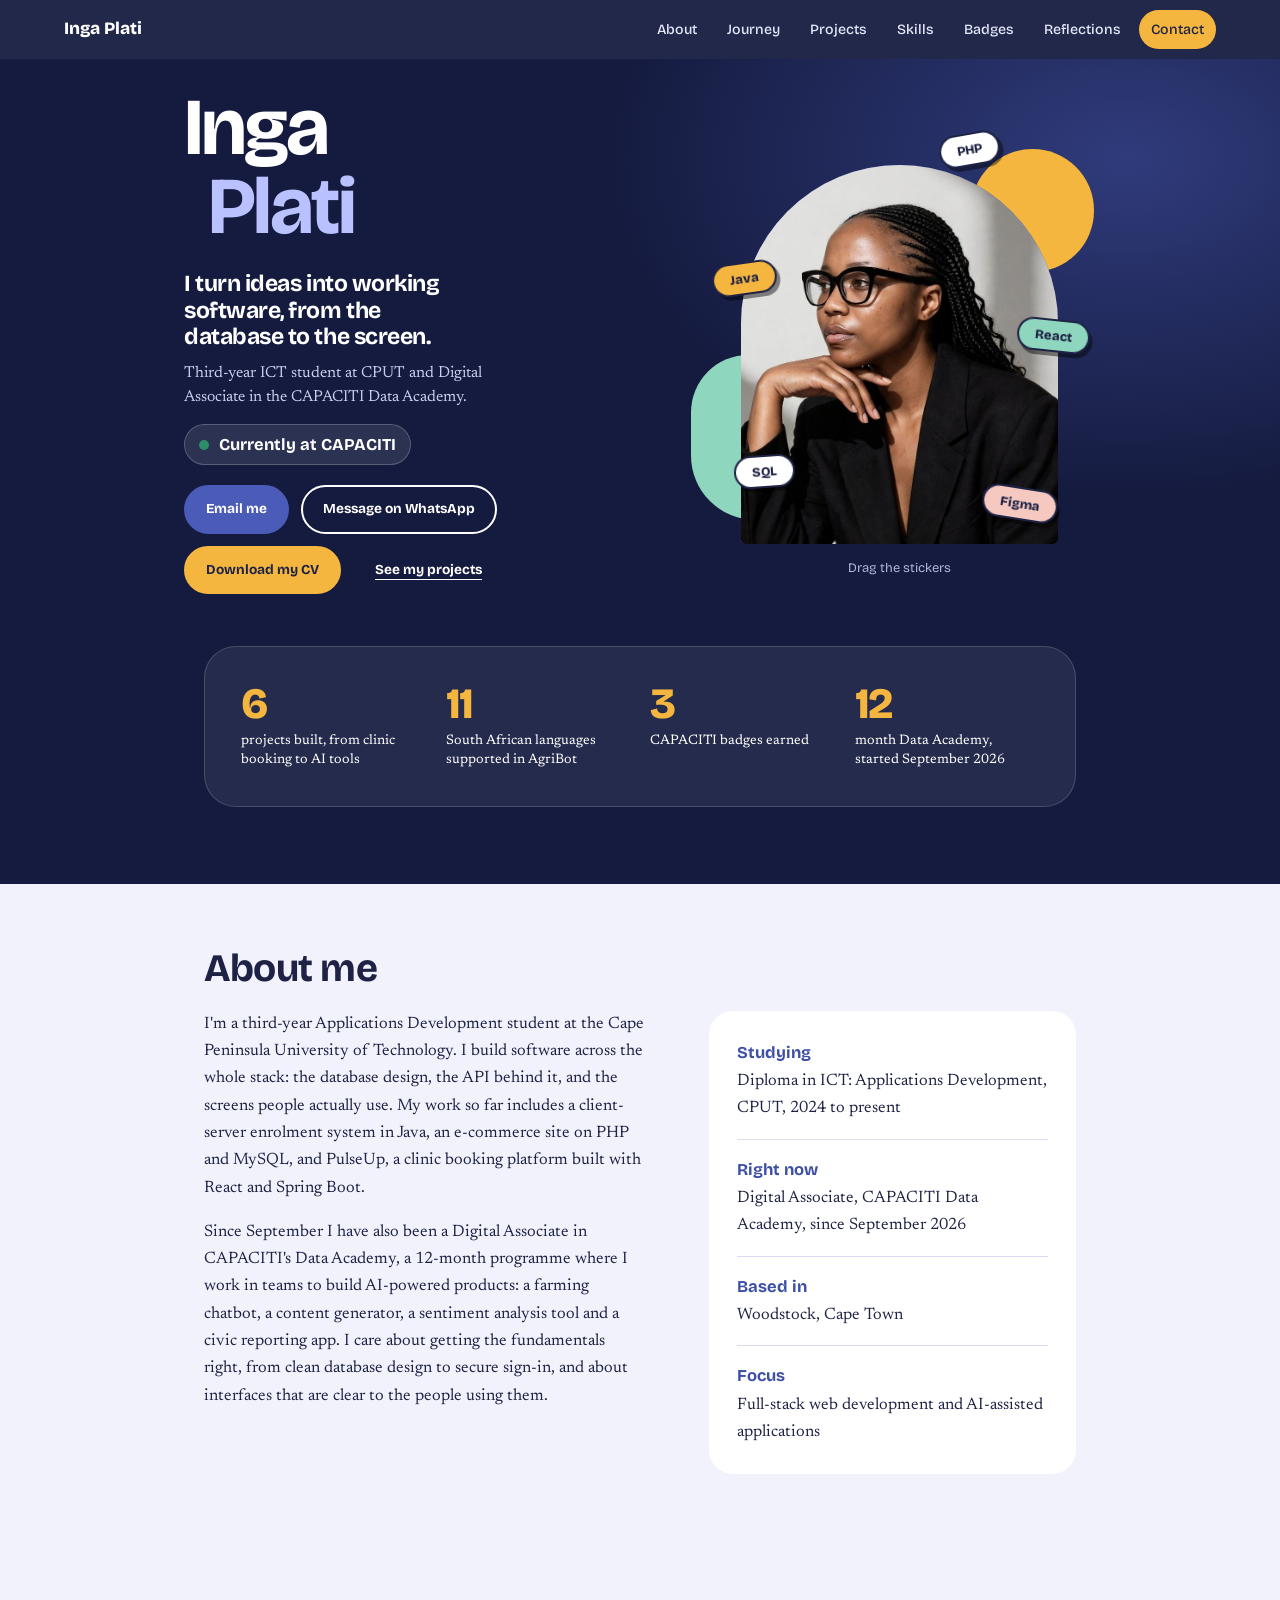
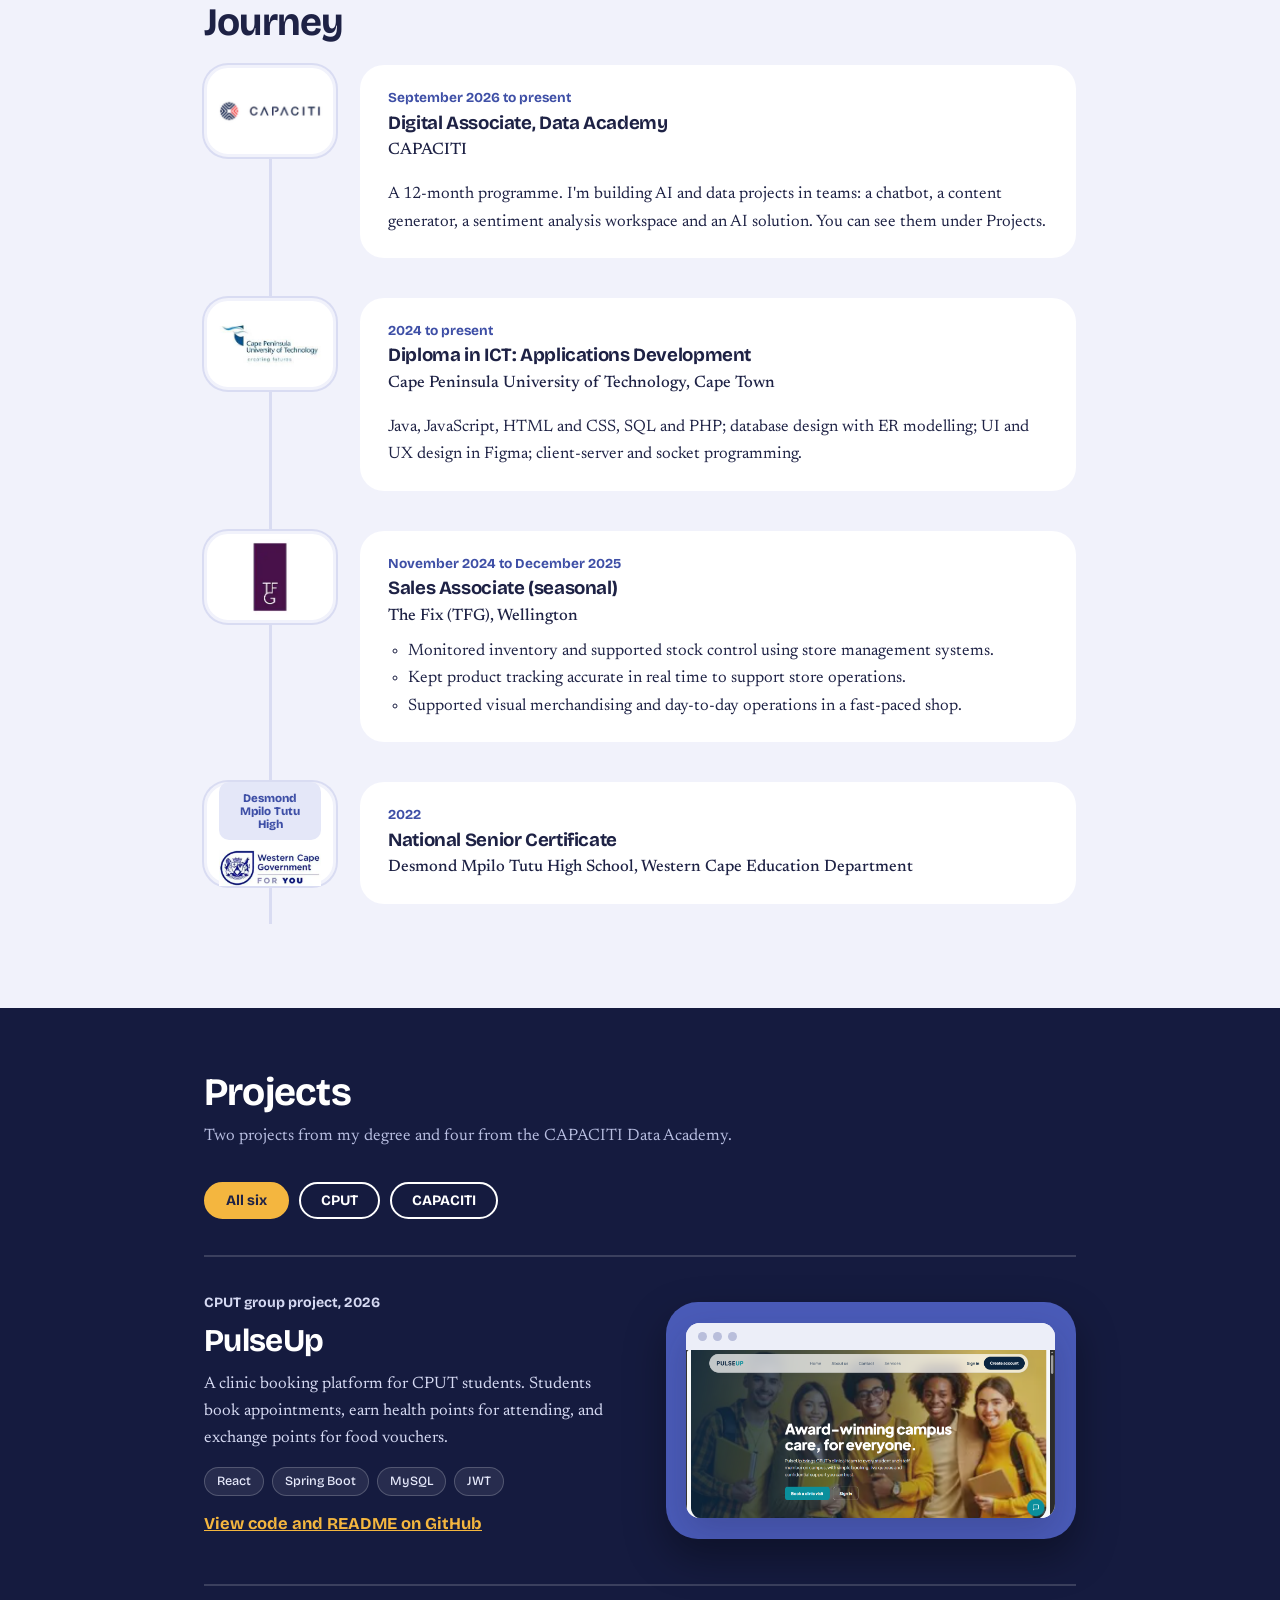
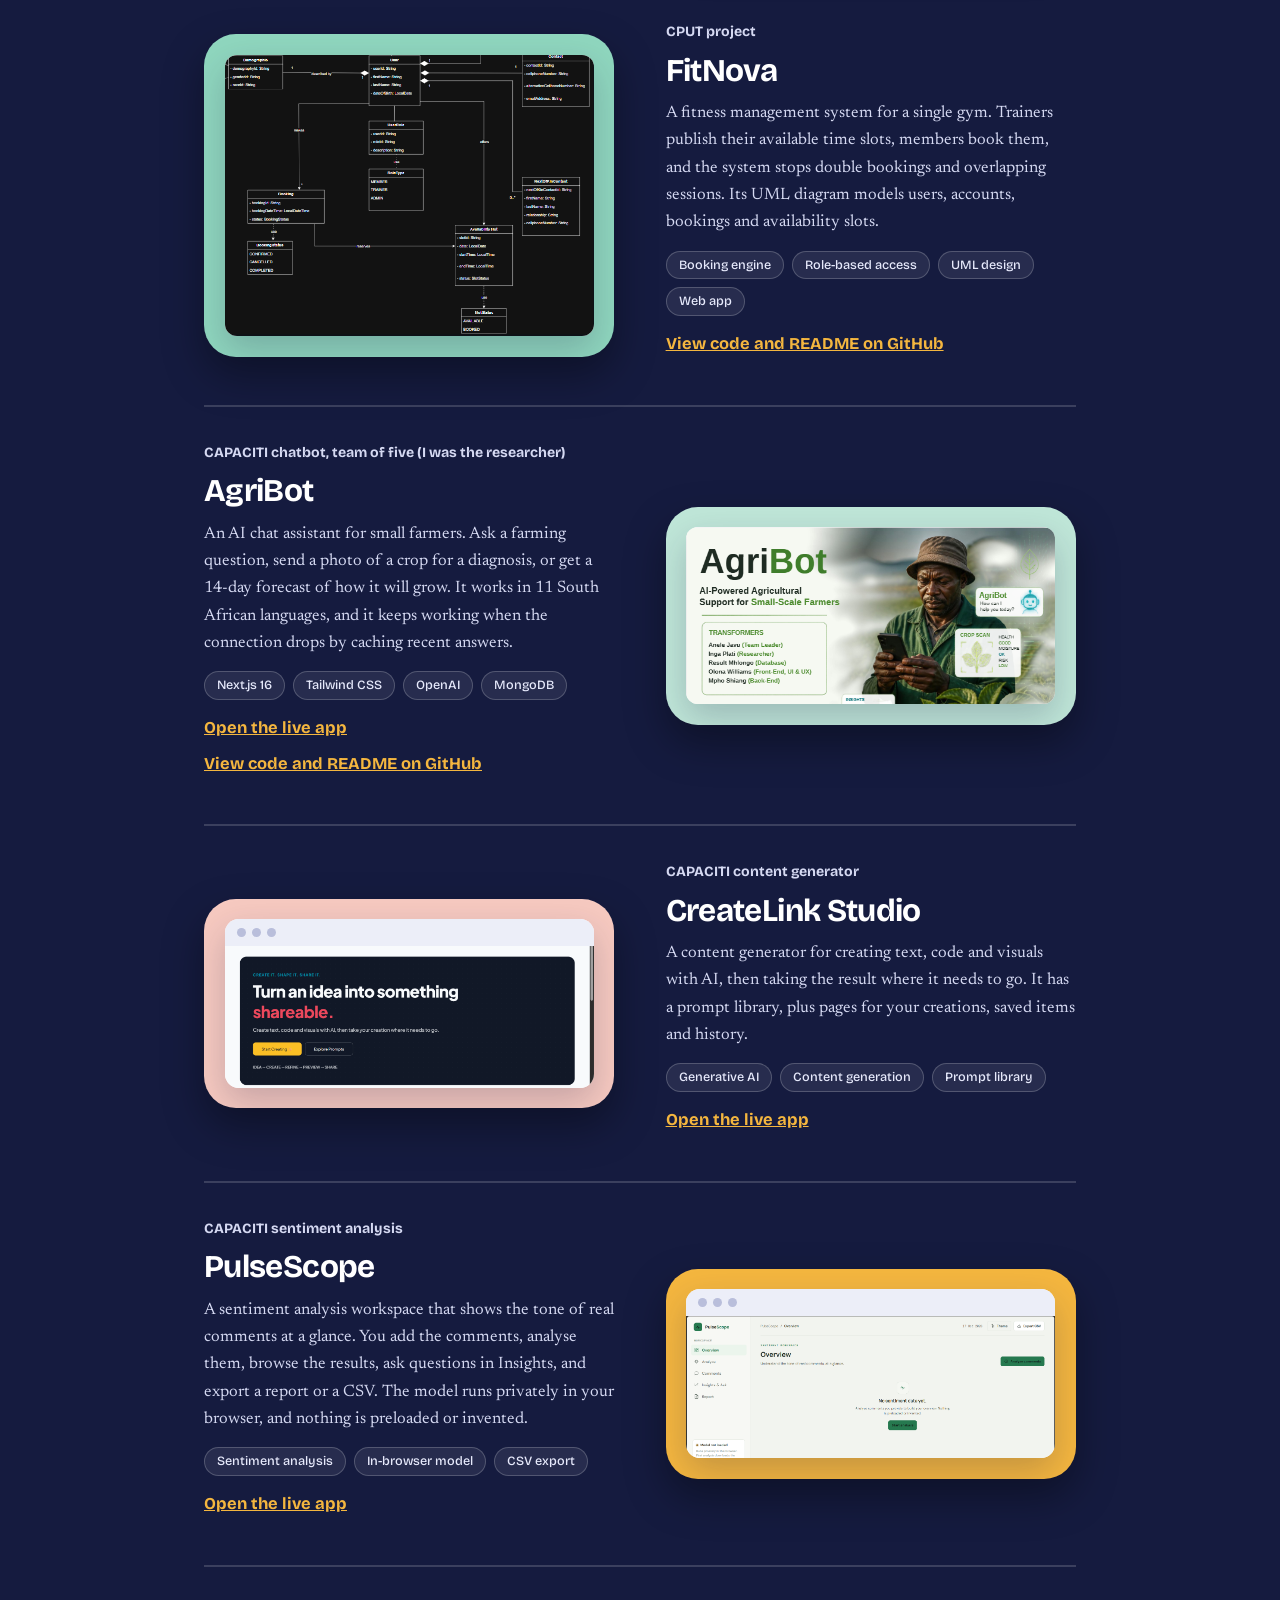
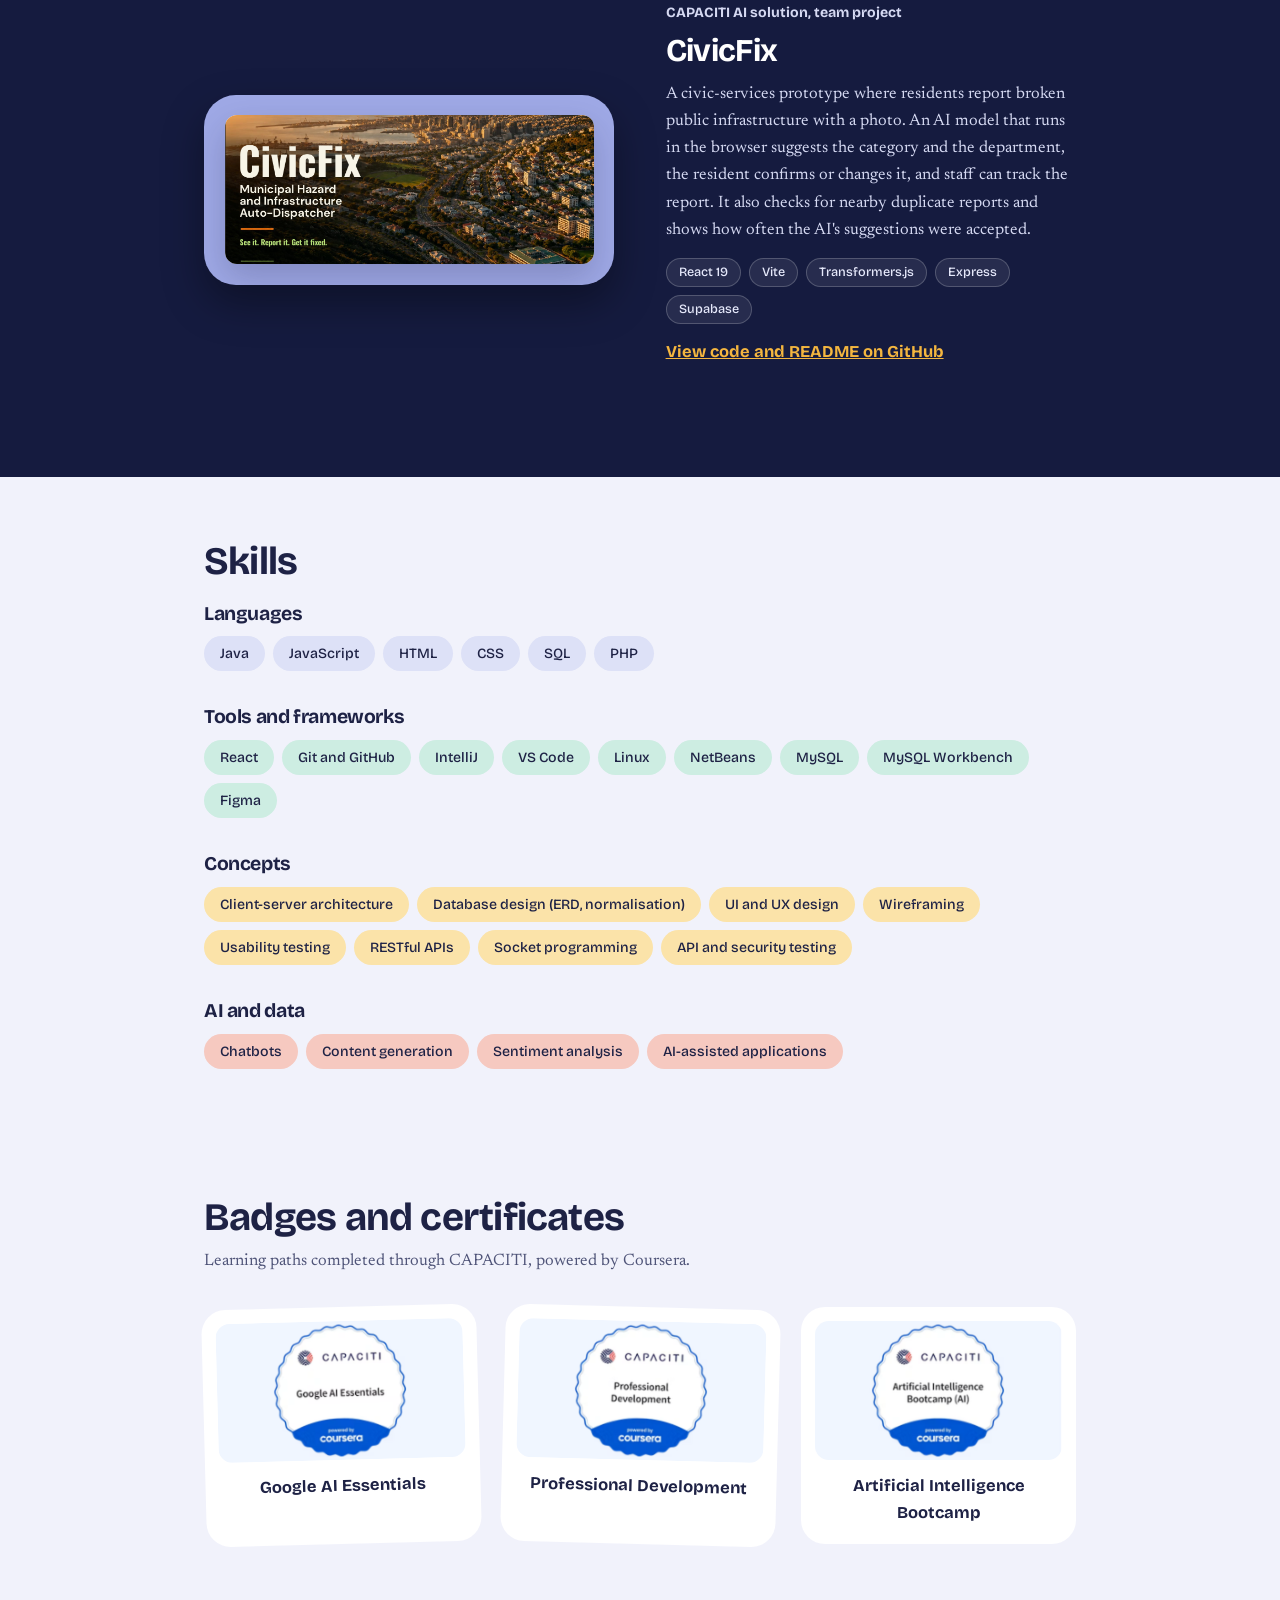
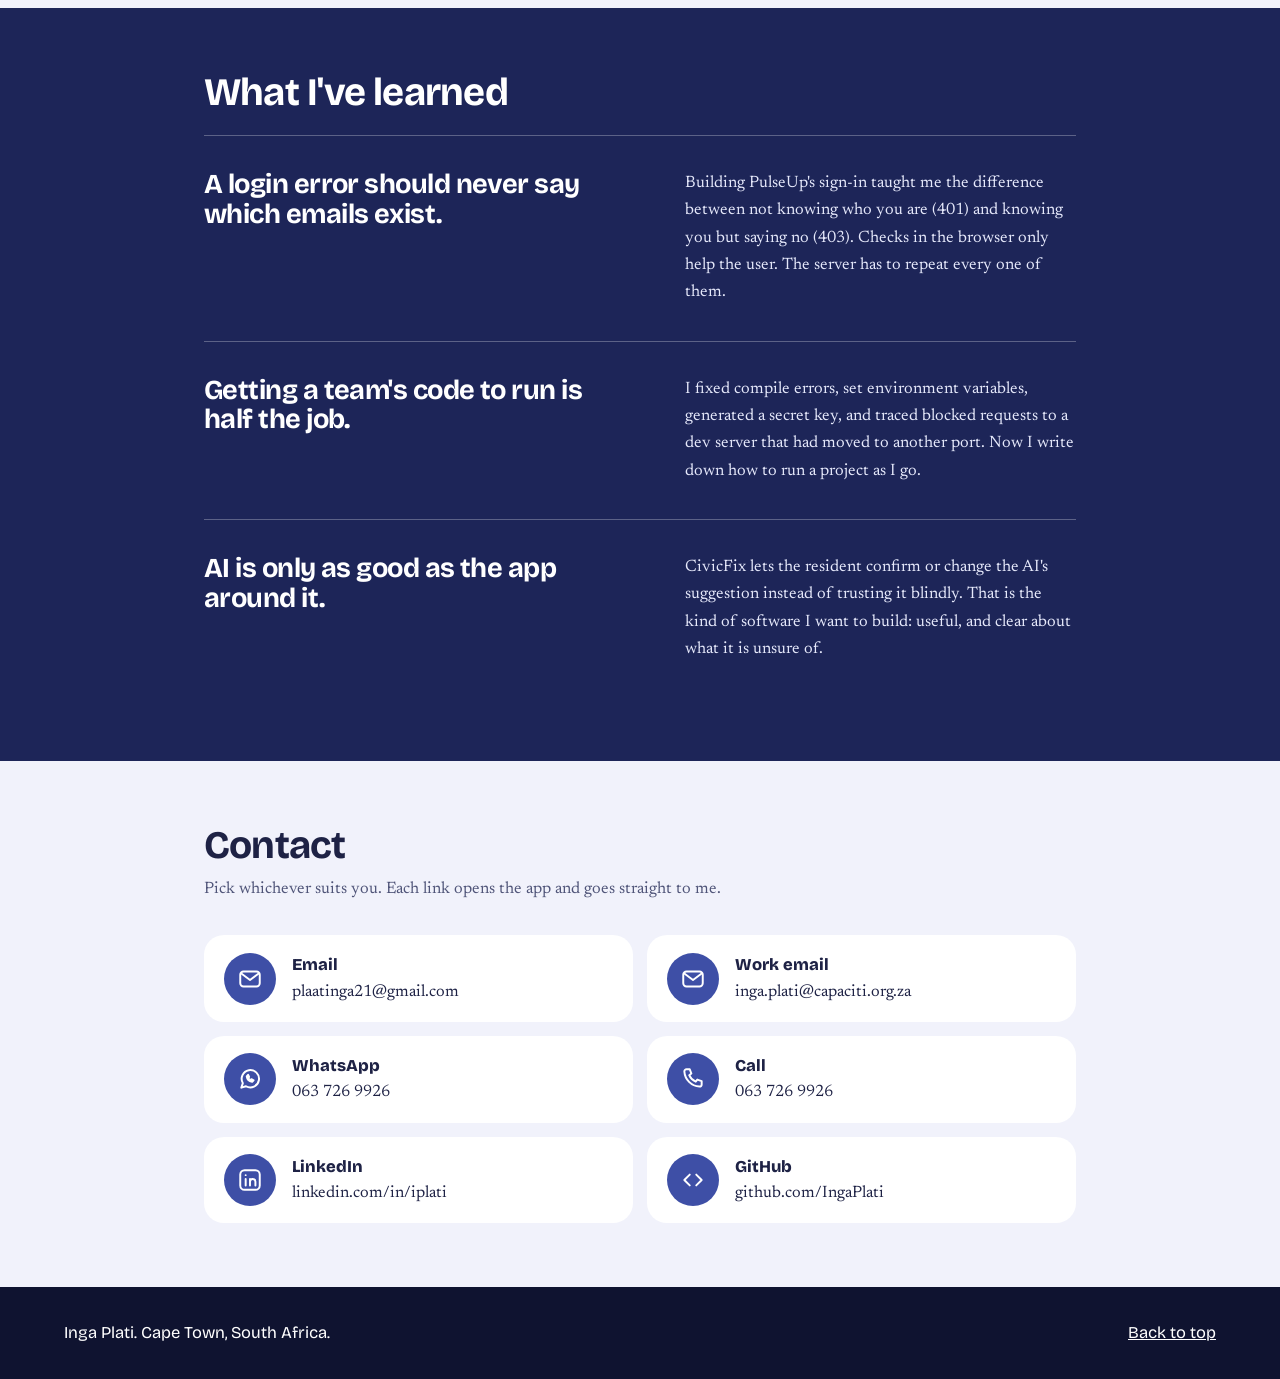
==== commit fdb7a38c: "Add files via upload" ====
--- a/index.html
+++ b/index.html
@@ -78,14 +78,14 @@
   <h2>About me</h2>
   <div class="about-grid">
     <div class="prose">
-      <p>I'm studying for a Diploma in ICT: Applications Development at the Cape Peninsula University of Technology in Cape Town. So far I've built a client-server enrolment system in Java, a thrift-store website with PHP and MySQL, and a clinic booking platform with React and a Spring Boot backend.</p>
-      <p>Since September I'm also in CAPACITI's 12-month Data Academy, where I'm learning to build with AI and data. I like work that has a real user at the end of it, I learn fast, and I'm happy working alone or in a team.</p>
+      <p>I'm a third-year Applications Development student at the Cape Peninsula University of Technology. I build software across the whole stack: the database design, the API behind it, and the screens people actually use. My work so far includes a client-server enrolment system in Java, an e-commerce site on PHP and MySQL, and PulseUp, a clinic booking platform built with React and Spring Boot.</p>
+      <p>Since September I have also been a Digital Associate in CAPACITI's Data Academy, a 12-month programme where I work in teams to build AI-powered products: a farming chatbot, a content generator, a sentiment analysis tool and a civic reporting app. I care about getting the fundamentals right, from clean database design to secure sign-in, and about interfaces that are clear to the people using them.</p>
     </div>
     <dl class="facts">
       <div><dt>Studying</dt><dd>Diploma in ICT: Applications Development, CPUT, 2024 to present</dd></div>
       <div><dt>Right now</dt><dd>Digital Associate, CAPACITI Data Academy, since September 2026</dd></div>
       <div><dt>Based in</dt><dd>Woodstock, Cape Town</dd></div>
-      <div><dt>Strengths</dt><dd>Reliable, quick to learn, good at managing my time</dd></div>
+      <div><dt>Focus</dt><dd>Full-stack web development and AI-assisted applications</dd></div>
     </dl>
   </div>
 </section>
--- a/styles.css
+++ b/styles.css
@@ -225,3 +225,36 @@
 @media (max-width:860px){
   .nav-links{background:var(--navy-2);box-shadow:0 12px 30px rgba(0,0,0,.4)}
 }
+
+/* ---------- Final sizing: natural, calmer scale (tune the numbers here) ---------- */
+html{font-size:90%}
+.nav{padding-top:10px;padding-bottom:10px}
+.hero{min-height:0;max-width:1040px;gap:clamp(16px,3vw,40px);padding-top:clamp(16px,2.5vw,32px);padding-bottom:clamp(32px,4vw,56px)}
+.hero h1{font-weight:700;font-size:clamp(3.2rem,7.2vw,5.6rem);line-height:.92;letter-spacing:-.035em}
+.hero h1 .line:nth-child(2){margin-left:.3em}
+.hero-tag{font-size:clamp(1.25rem,2vw,1.6rem);margin:22px 0 10px}
+.hero-sub{font-size:1.1rem;line-height:1.55;max-width:36ch}
+.hero-status{margin-bottom:20px;padding:6px 14px}
+.btn{padding:11px 20px;font-size:.95rem}
+.hero-art{max-width:360px}
+.sticker{font-size:.9rem;padding:7px 16px}
+.block{max-width:1000px;padding-top:clamp(40px,5vw,68px);padding-bottom:clamp(40px,5vw,68px)}
+.block h2{font-weight:700;font-size:clamp(1.9rem,3.8vw,2.7rem);margin-bottom:22px}
+.project h3{font-size:clamp(1.7rem,3vw,2.2rem)}
+.project{padding:clamp(20px,3vw,34px) 0}
+.timeline>li{grid-template-columns:132px 1fr}
+.timeline::before{left:65px}
+.logo-tile{width:132px;height:92px}
+.tl-body h3{font-size:1.3rem}
+.stats{max-width:1000px}
+.stats b{font-size:clamp(2.2rem,4vw,3rem)}
+.quotes h3{font-size:clamp(1.4rem,2.5vw,1.9rem)}
+@media (max-width:860px){
+  .timeline>li{grid-template-columns:82px 1fr}
+  .timeline::before{left:41px}
+  .logo-tile{width:82px;height:72px}
+  .hero-art{max-width:320px}
+}
+.stats ul{grid-template-columns:repeat(4,1fr);gap:20px}
+.stats span{font-size:.95rem;max-width:20ch}
+@media (max-width:860px){.stats ul{grid-template-columns:repeat(2,1fr)}}
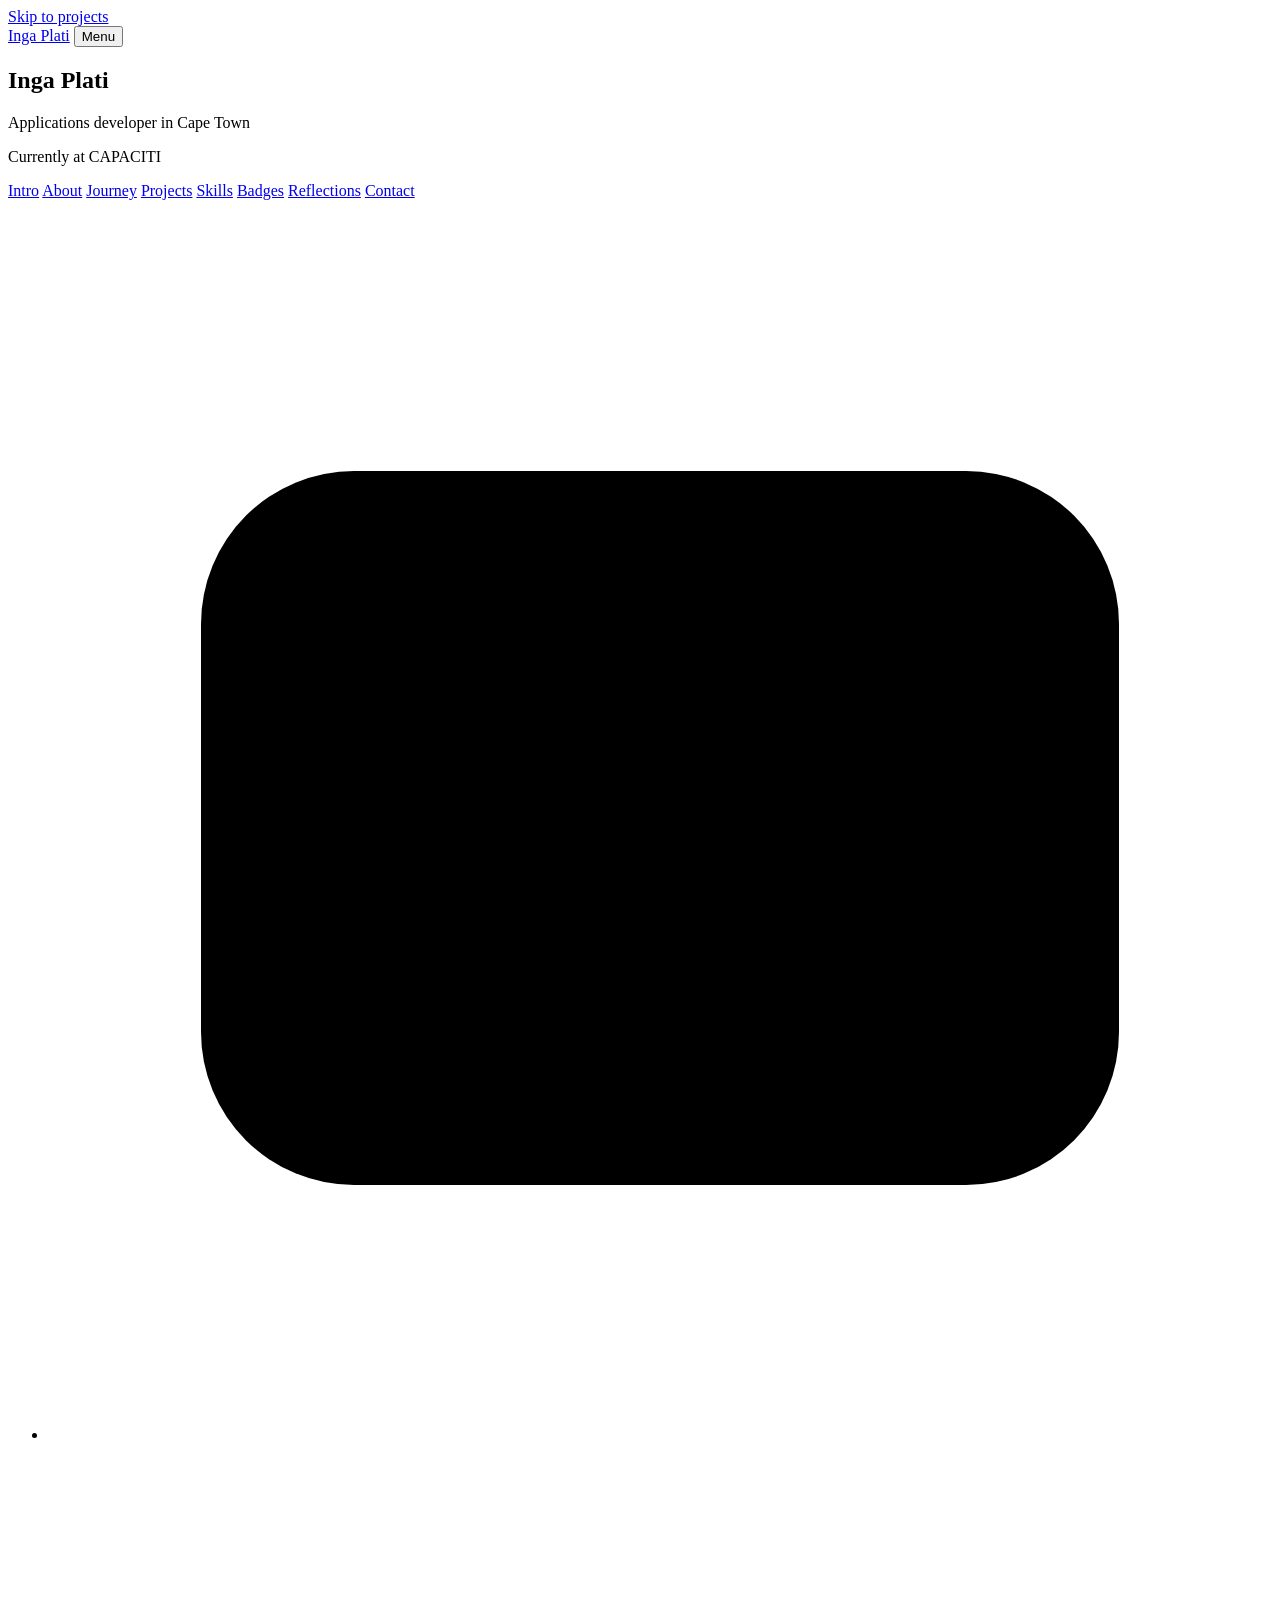
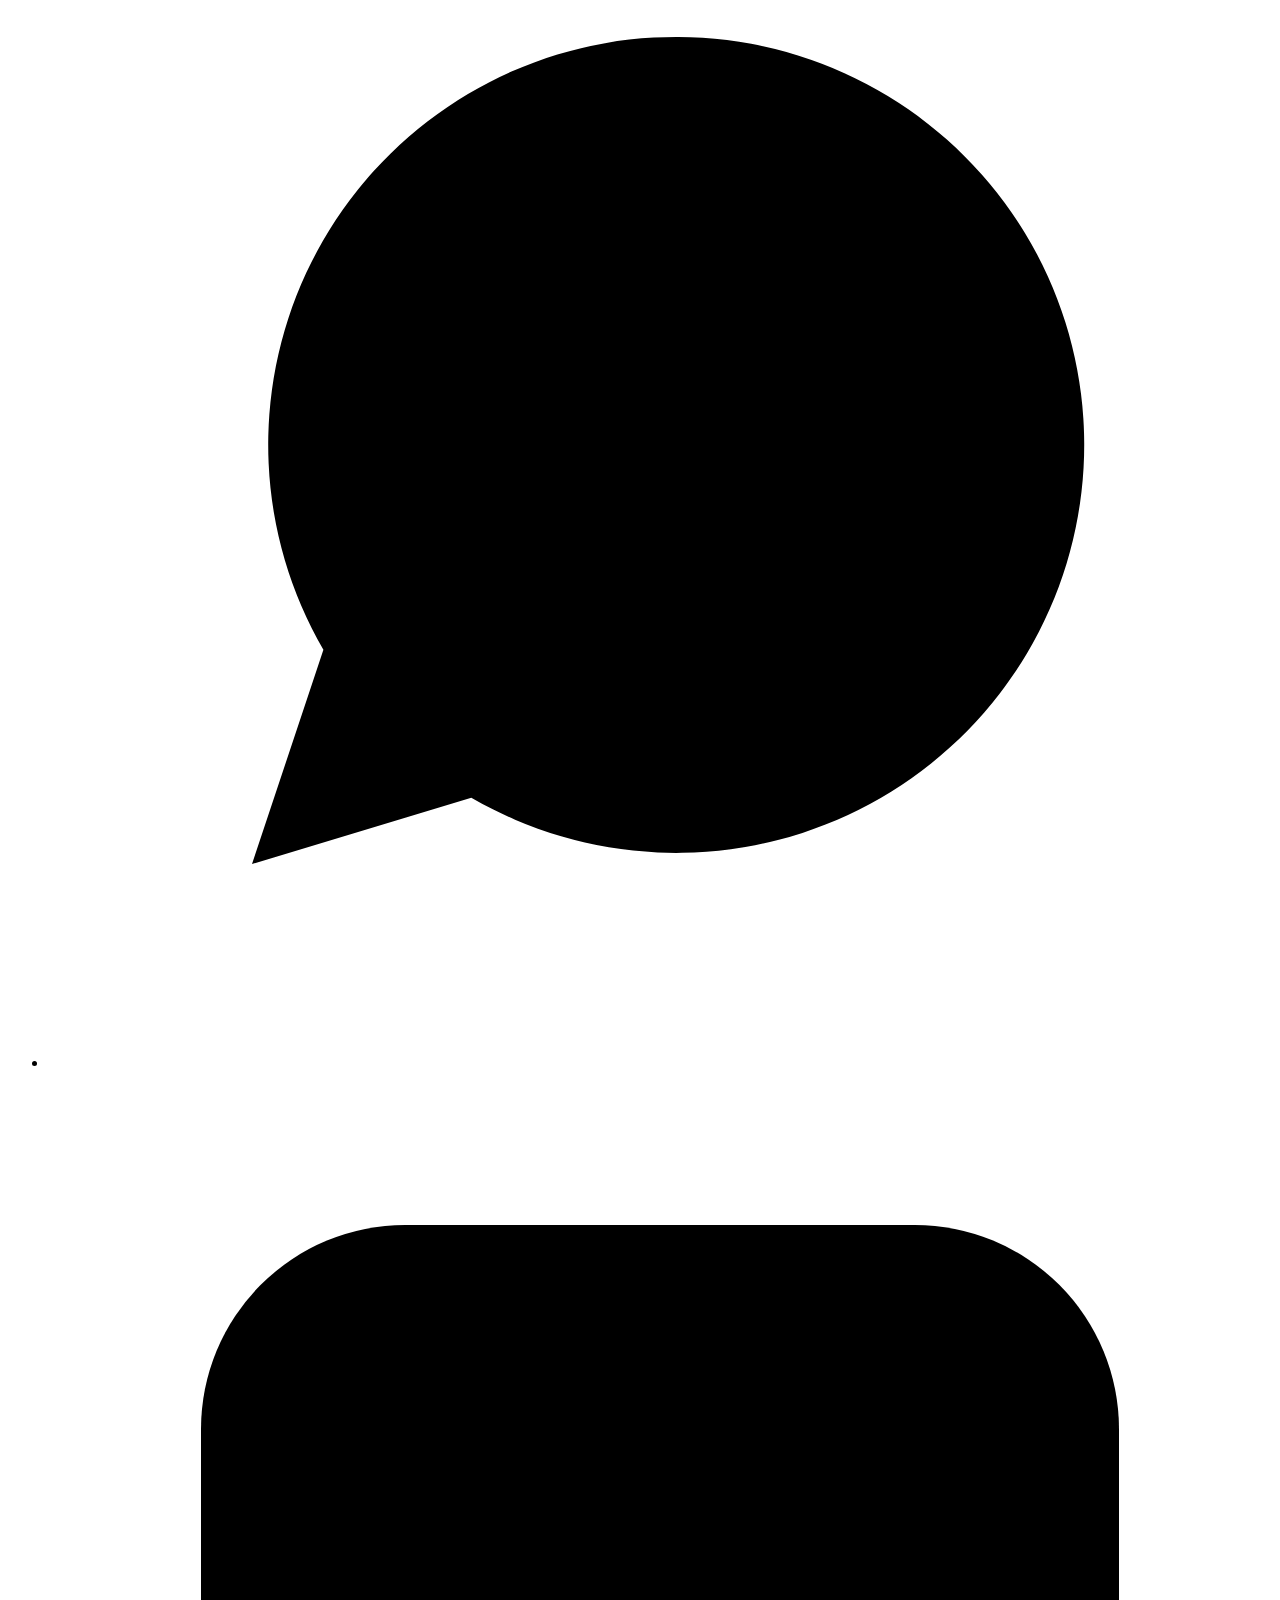
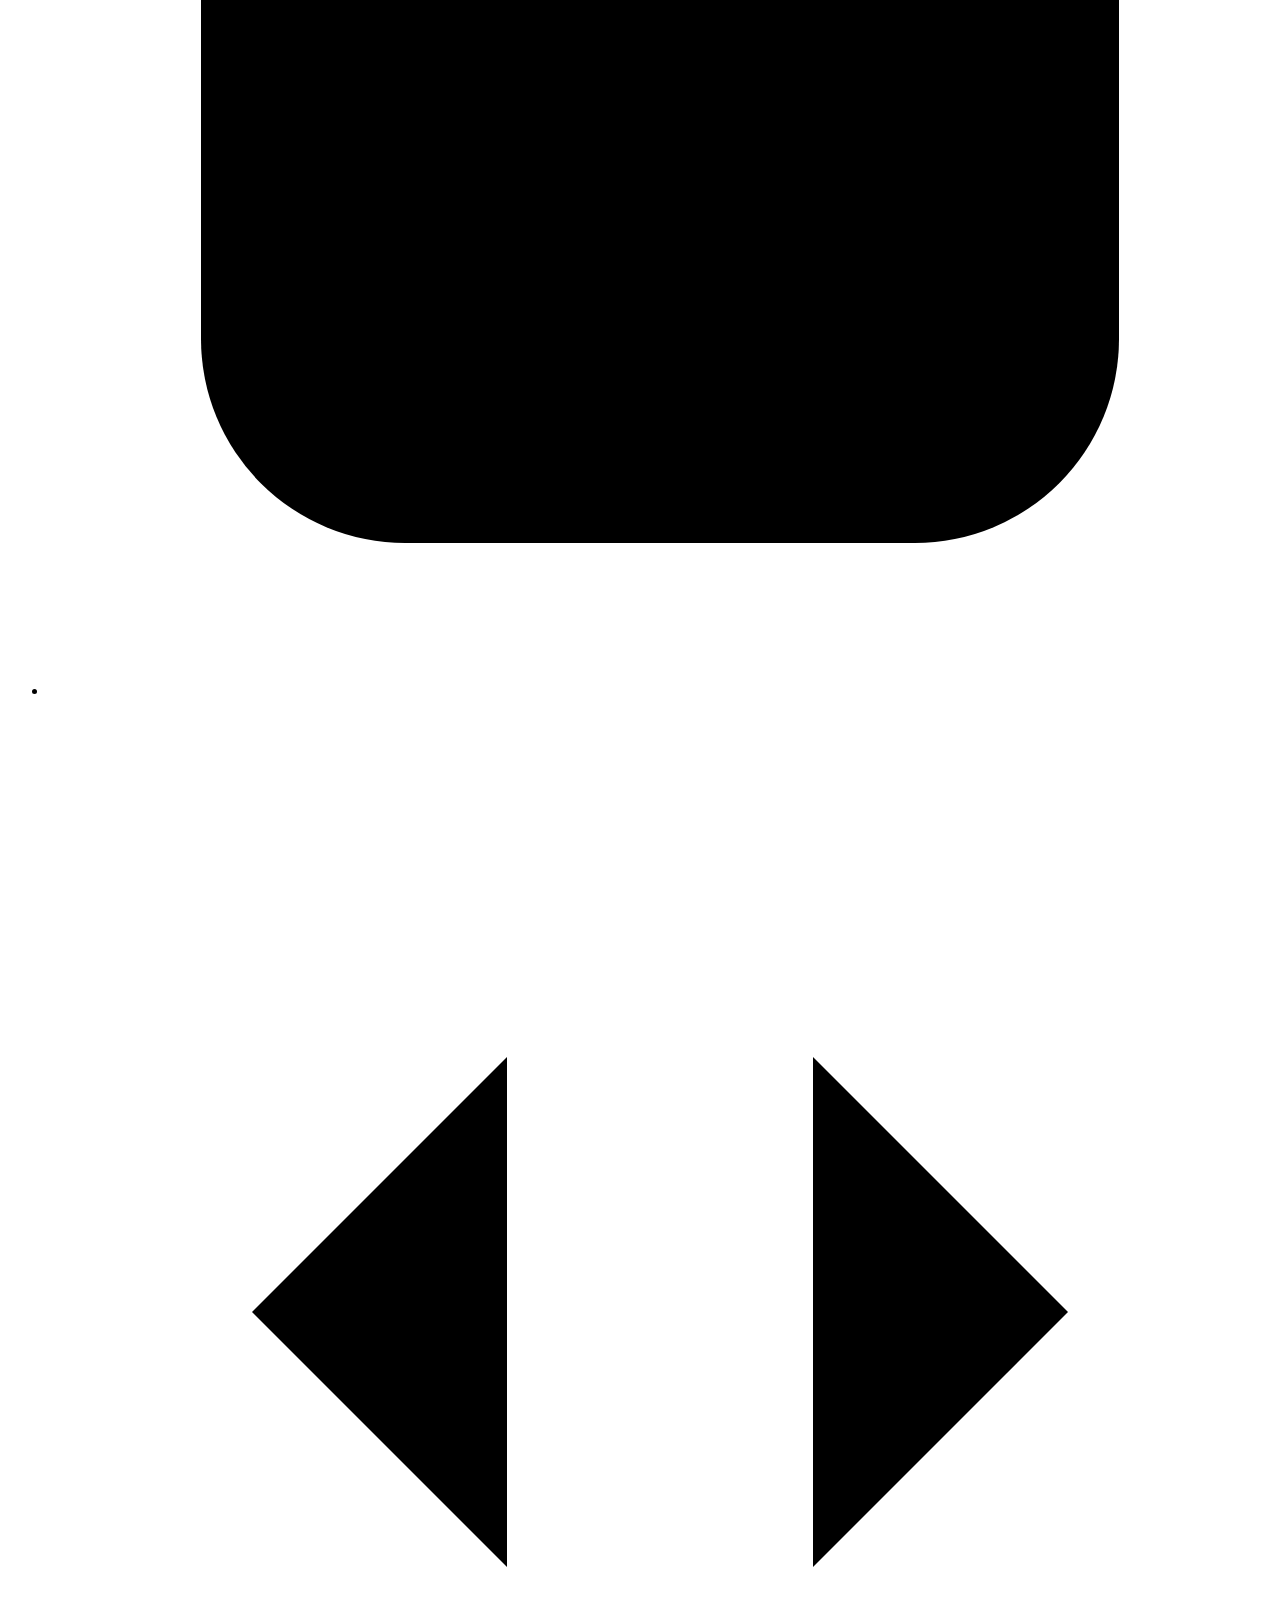
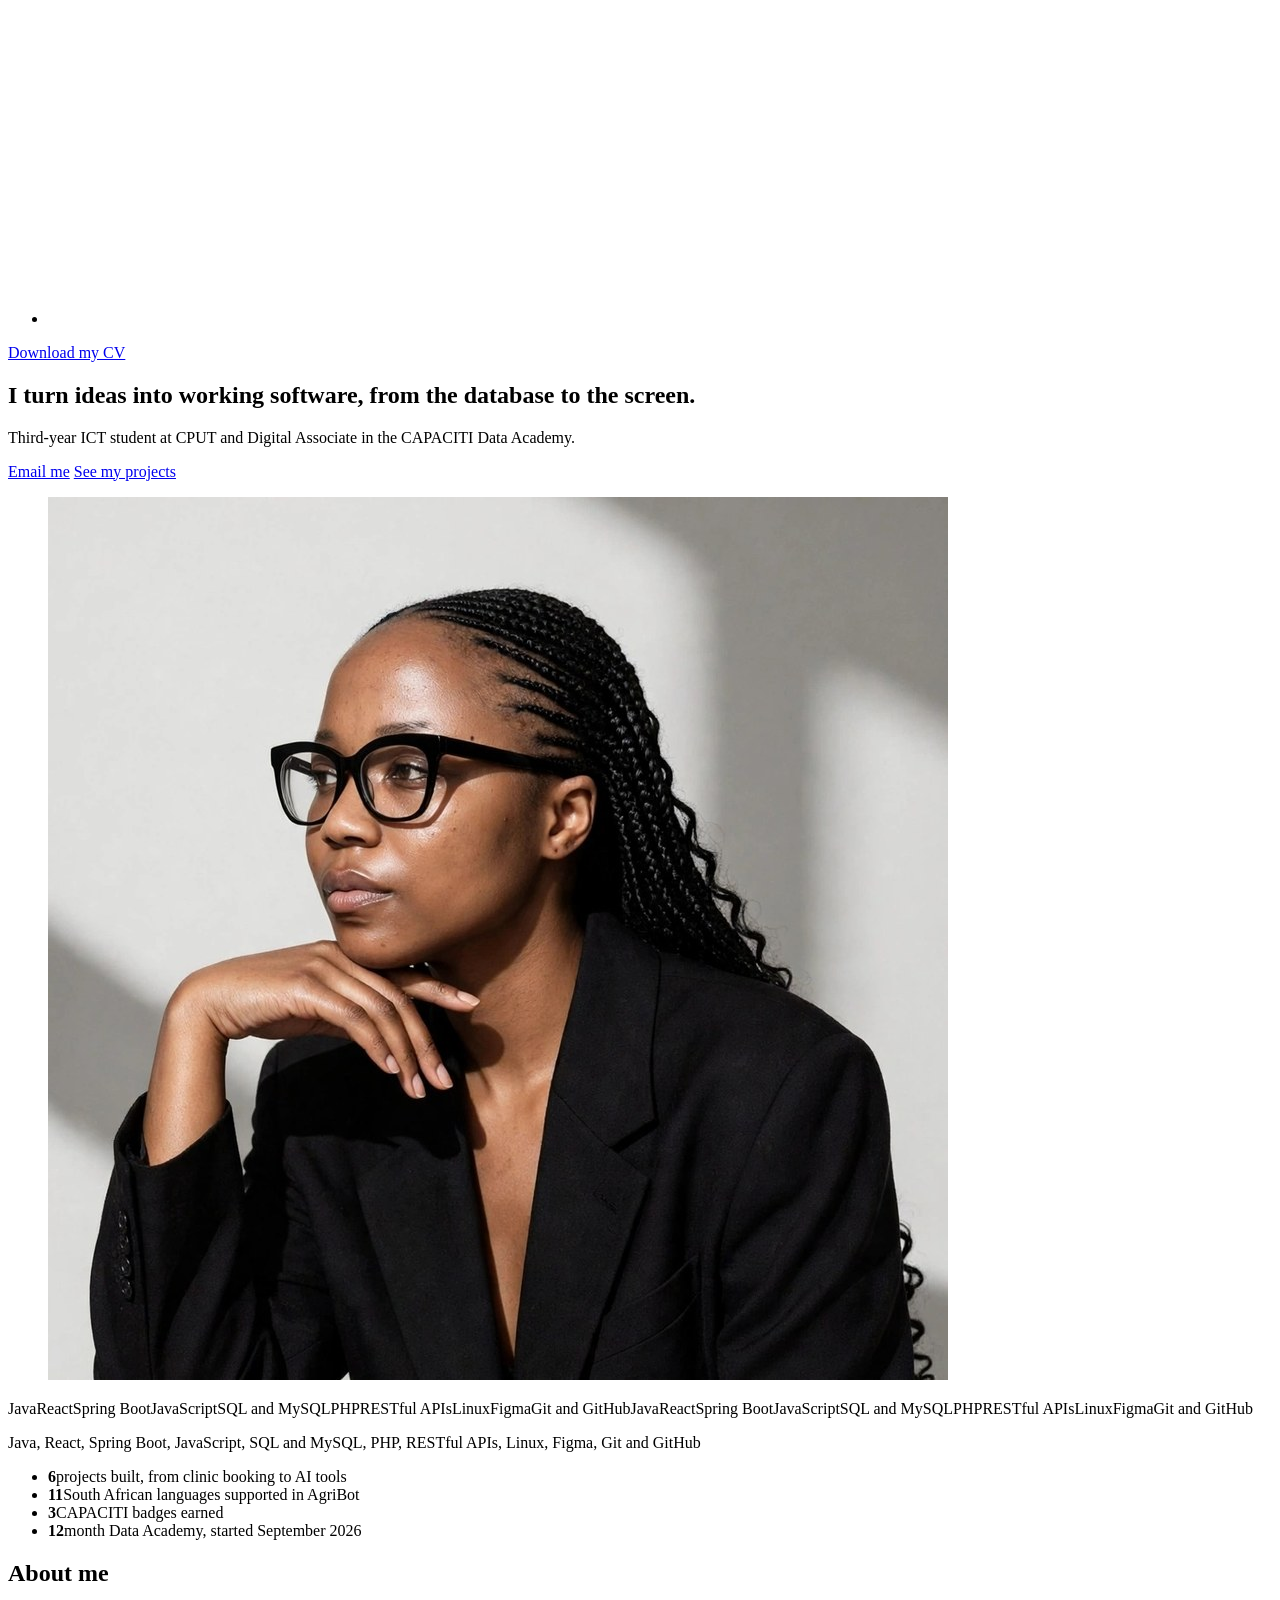
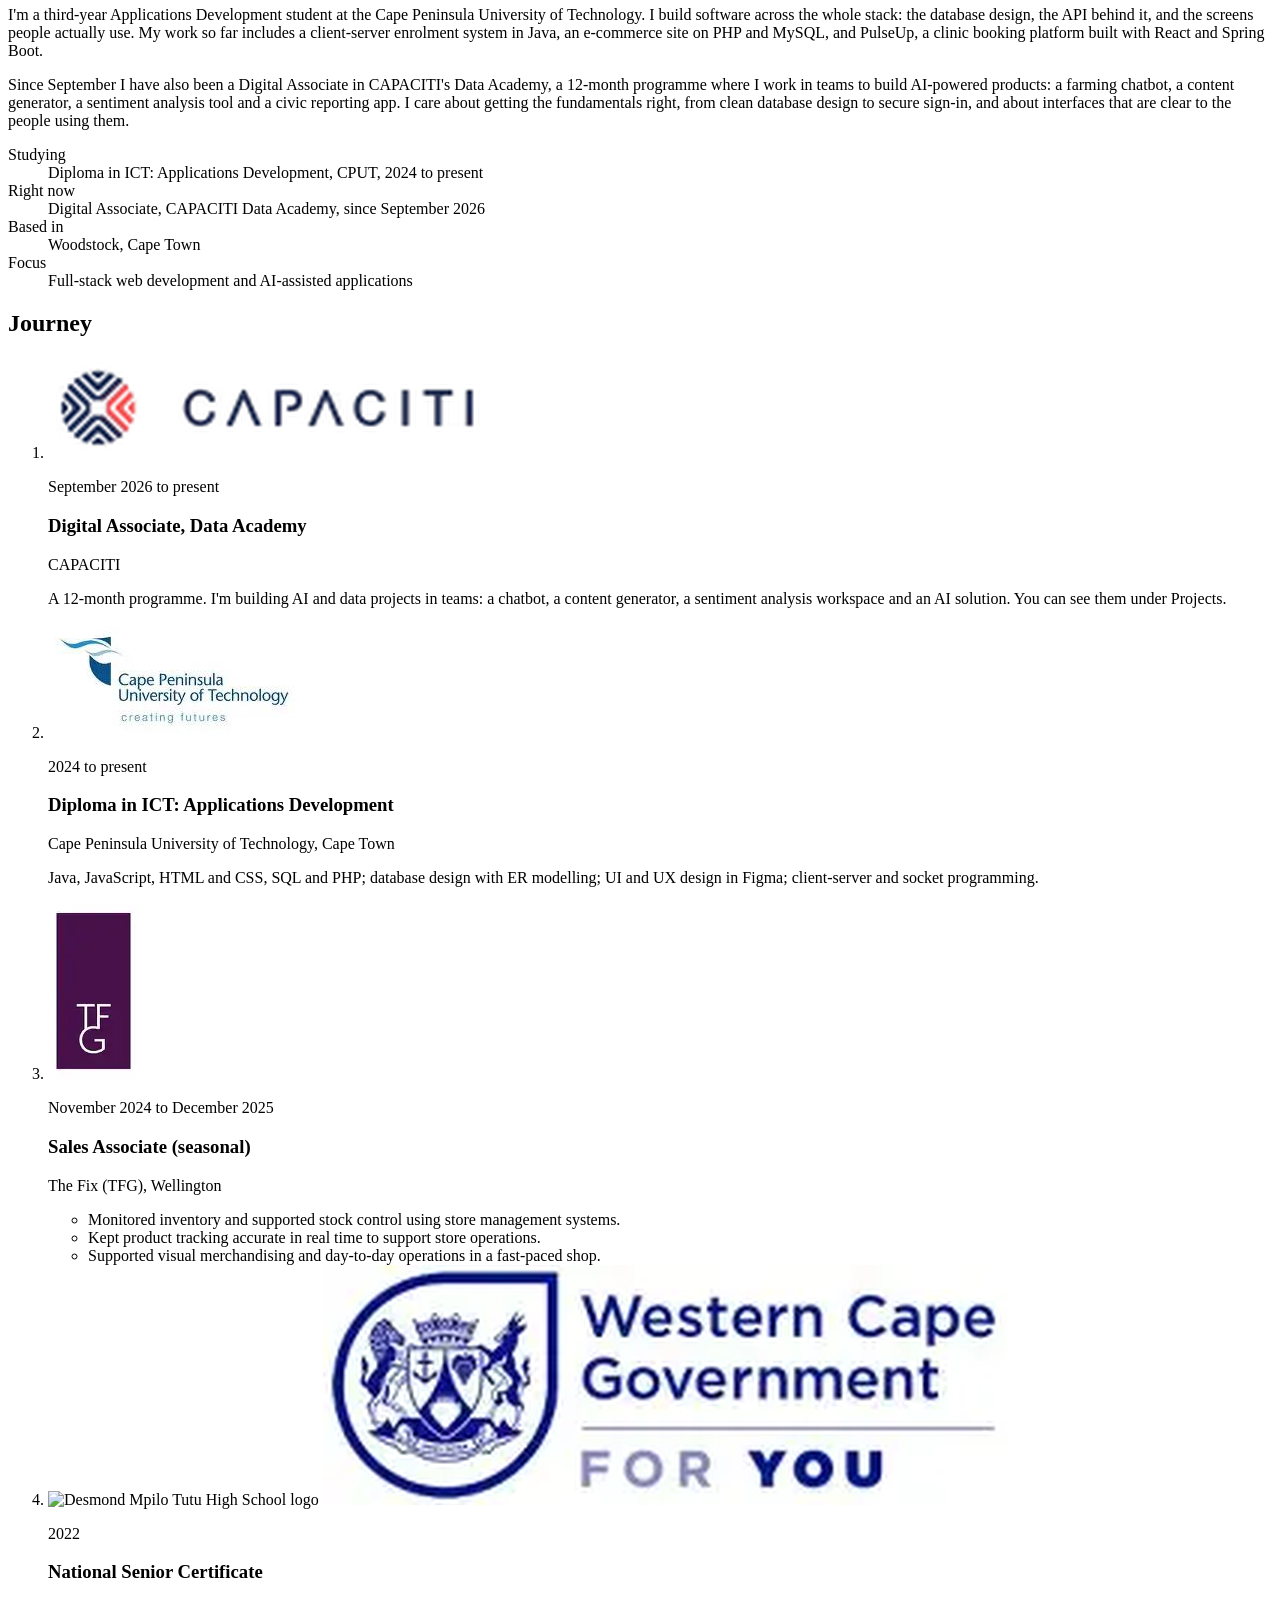
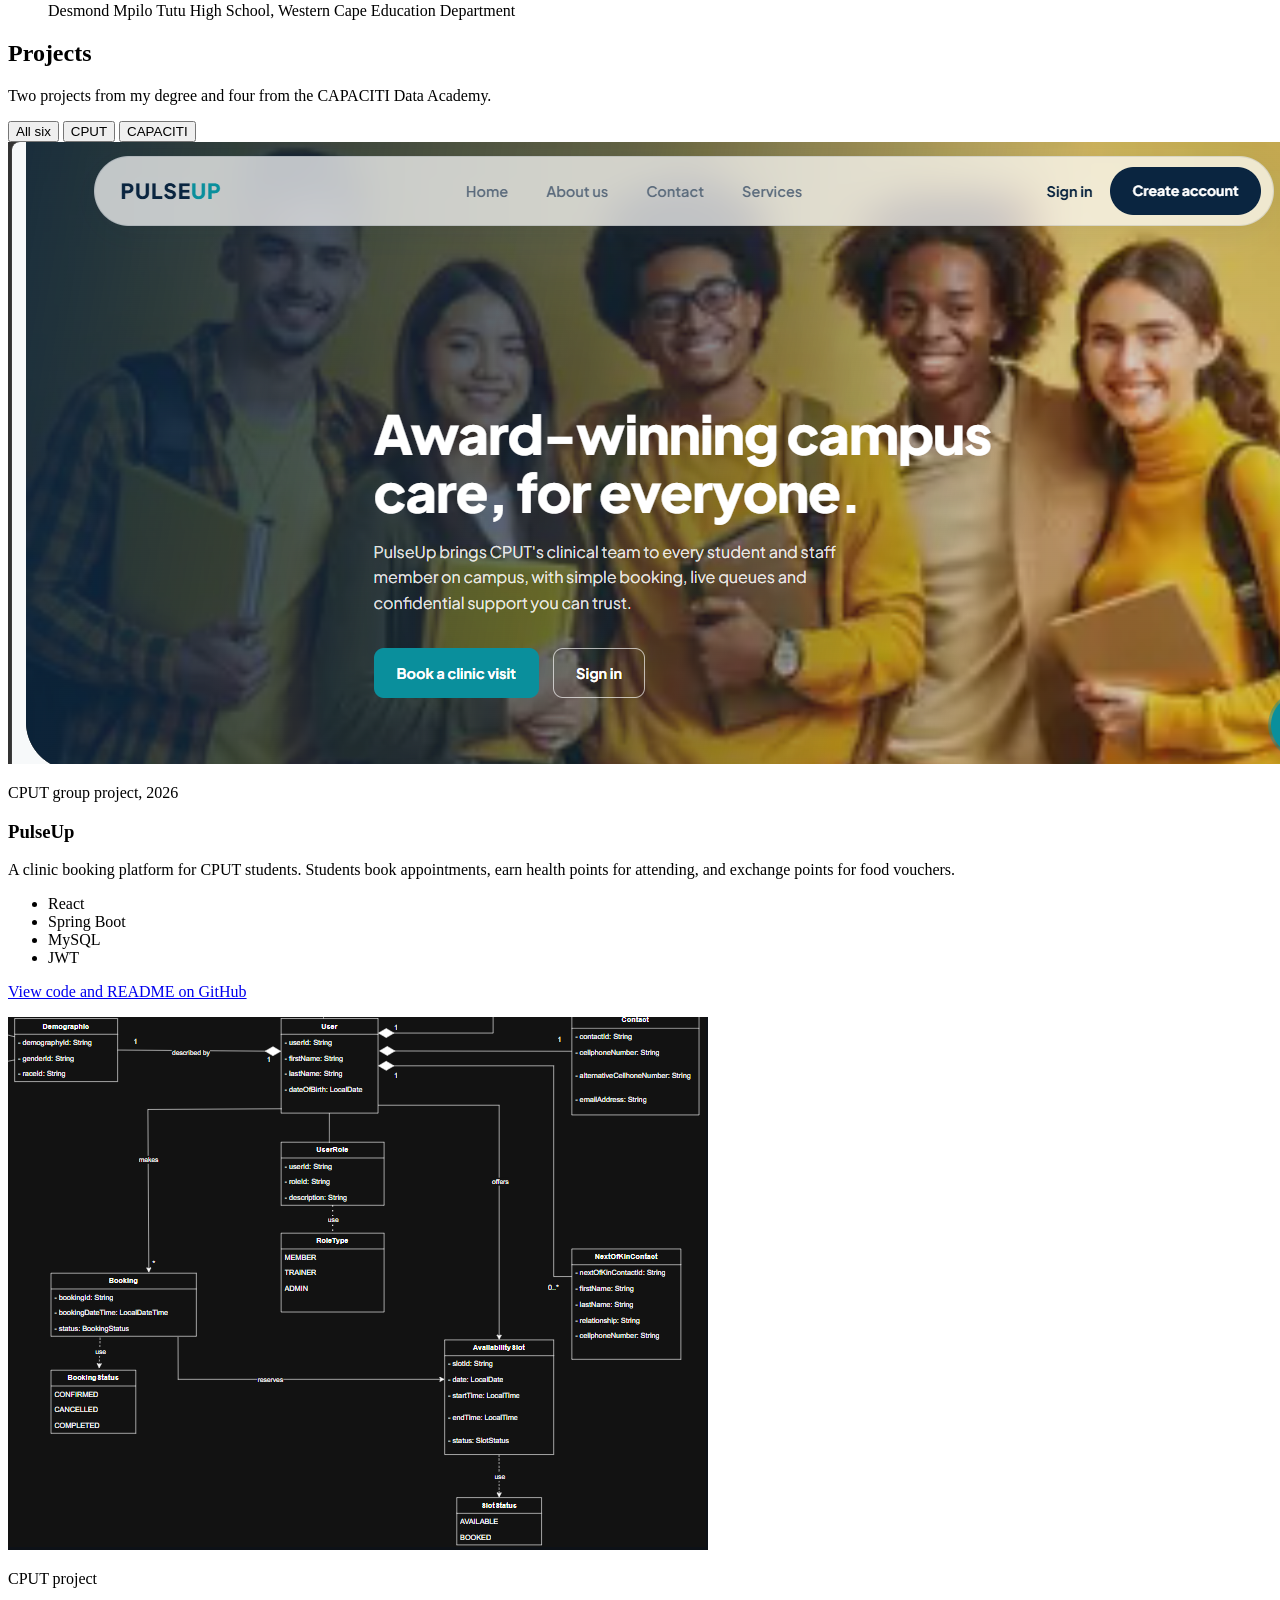
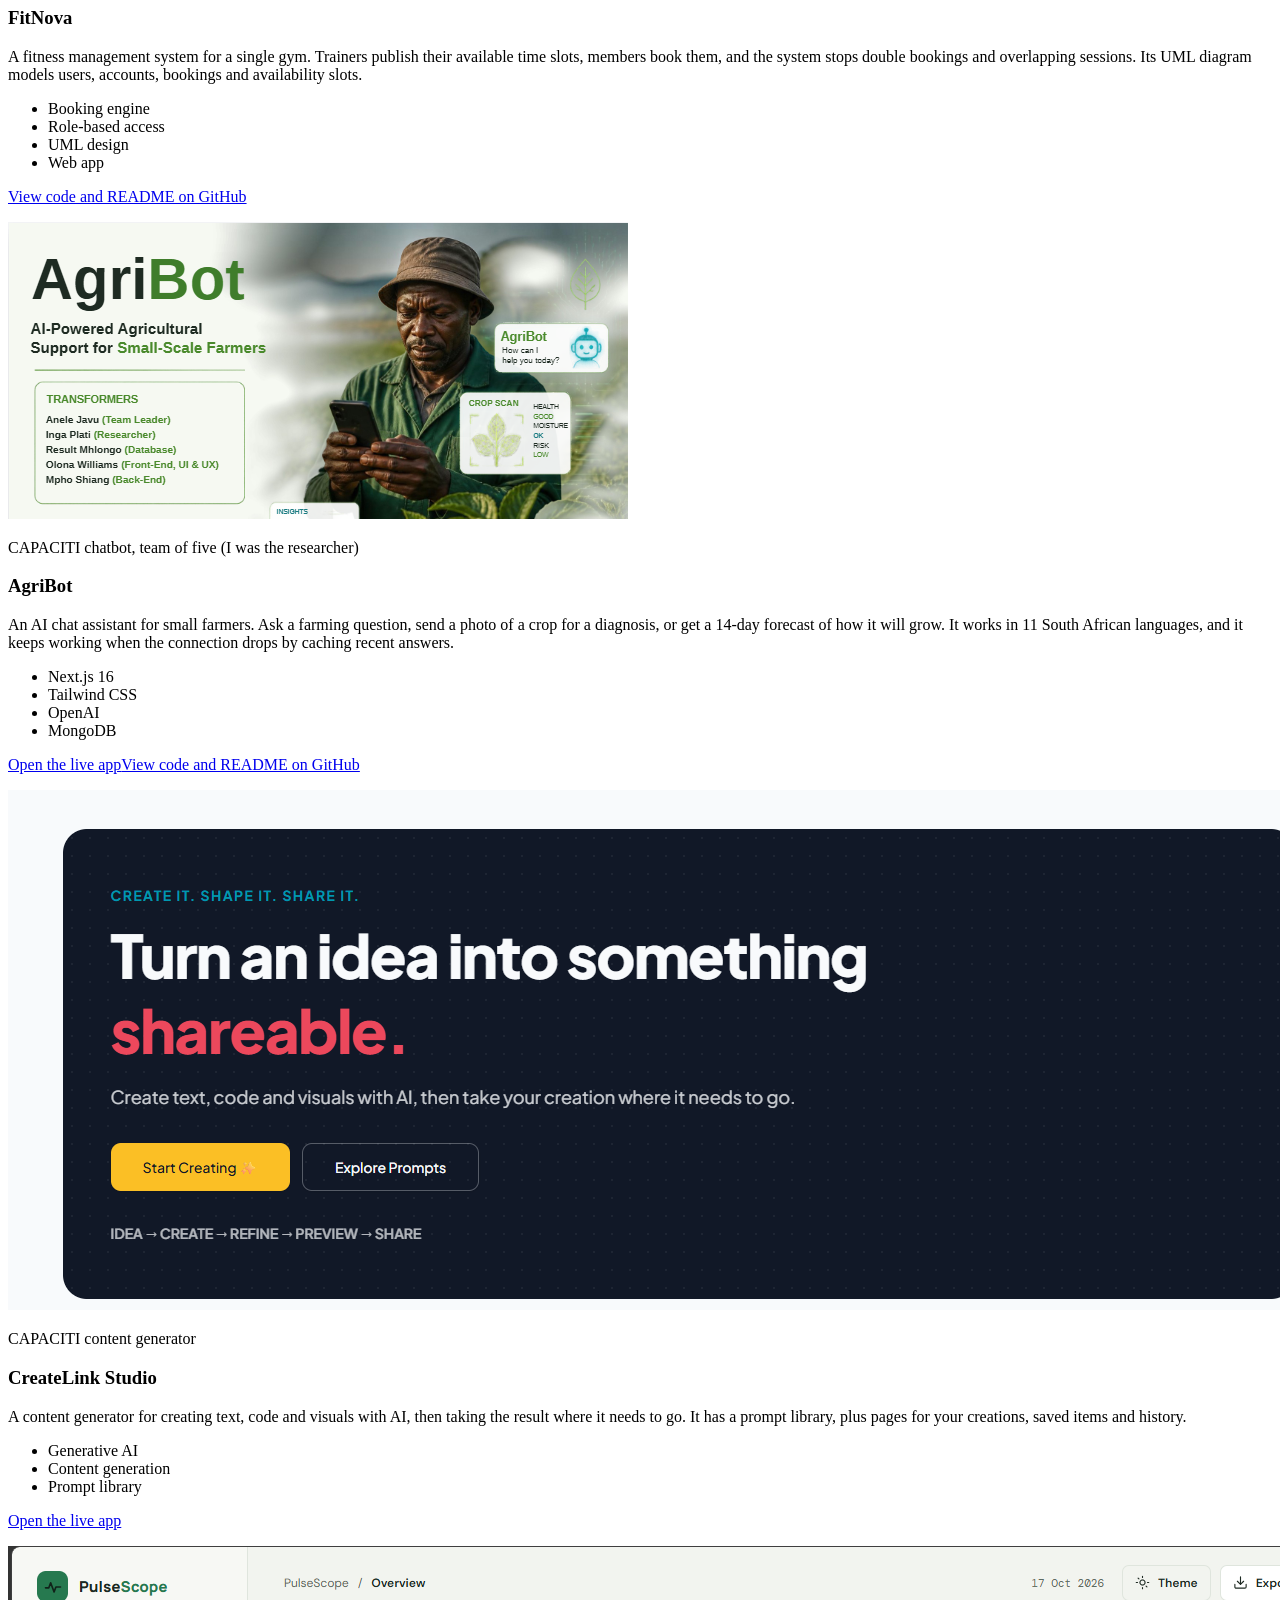
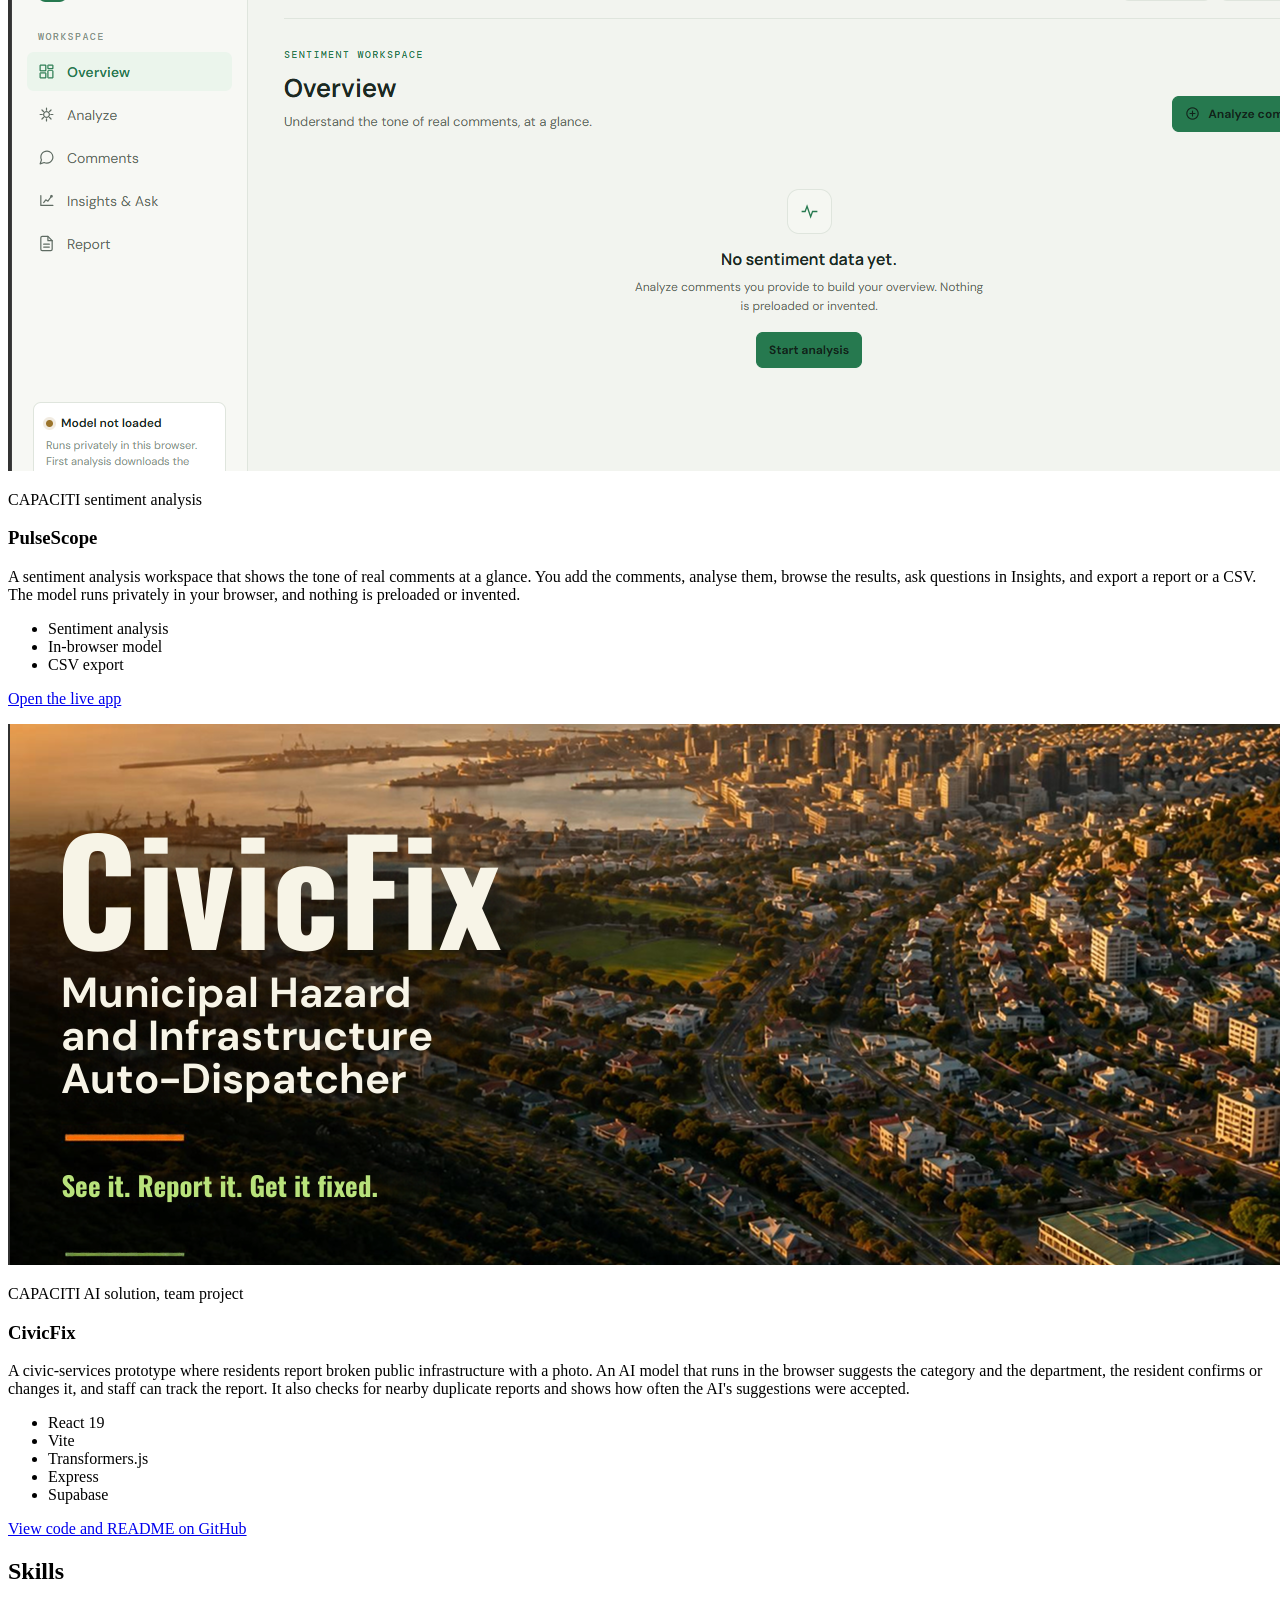
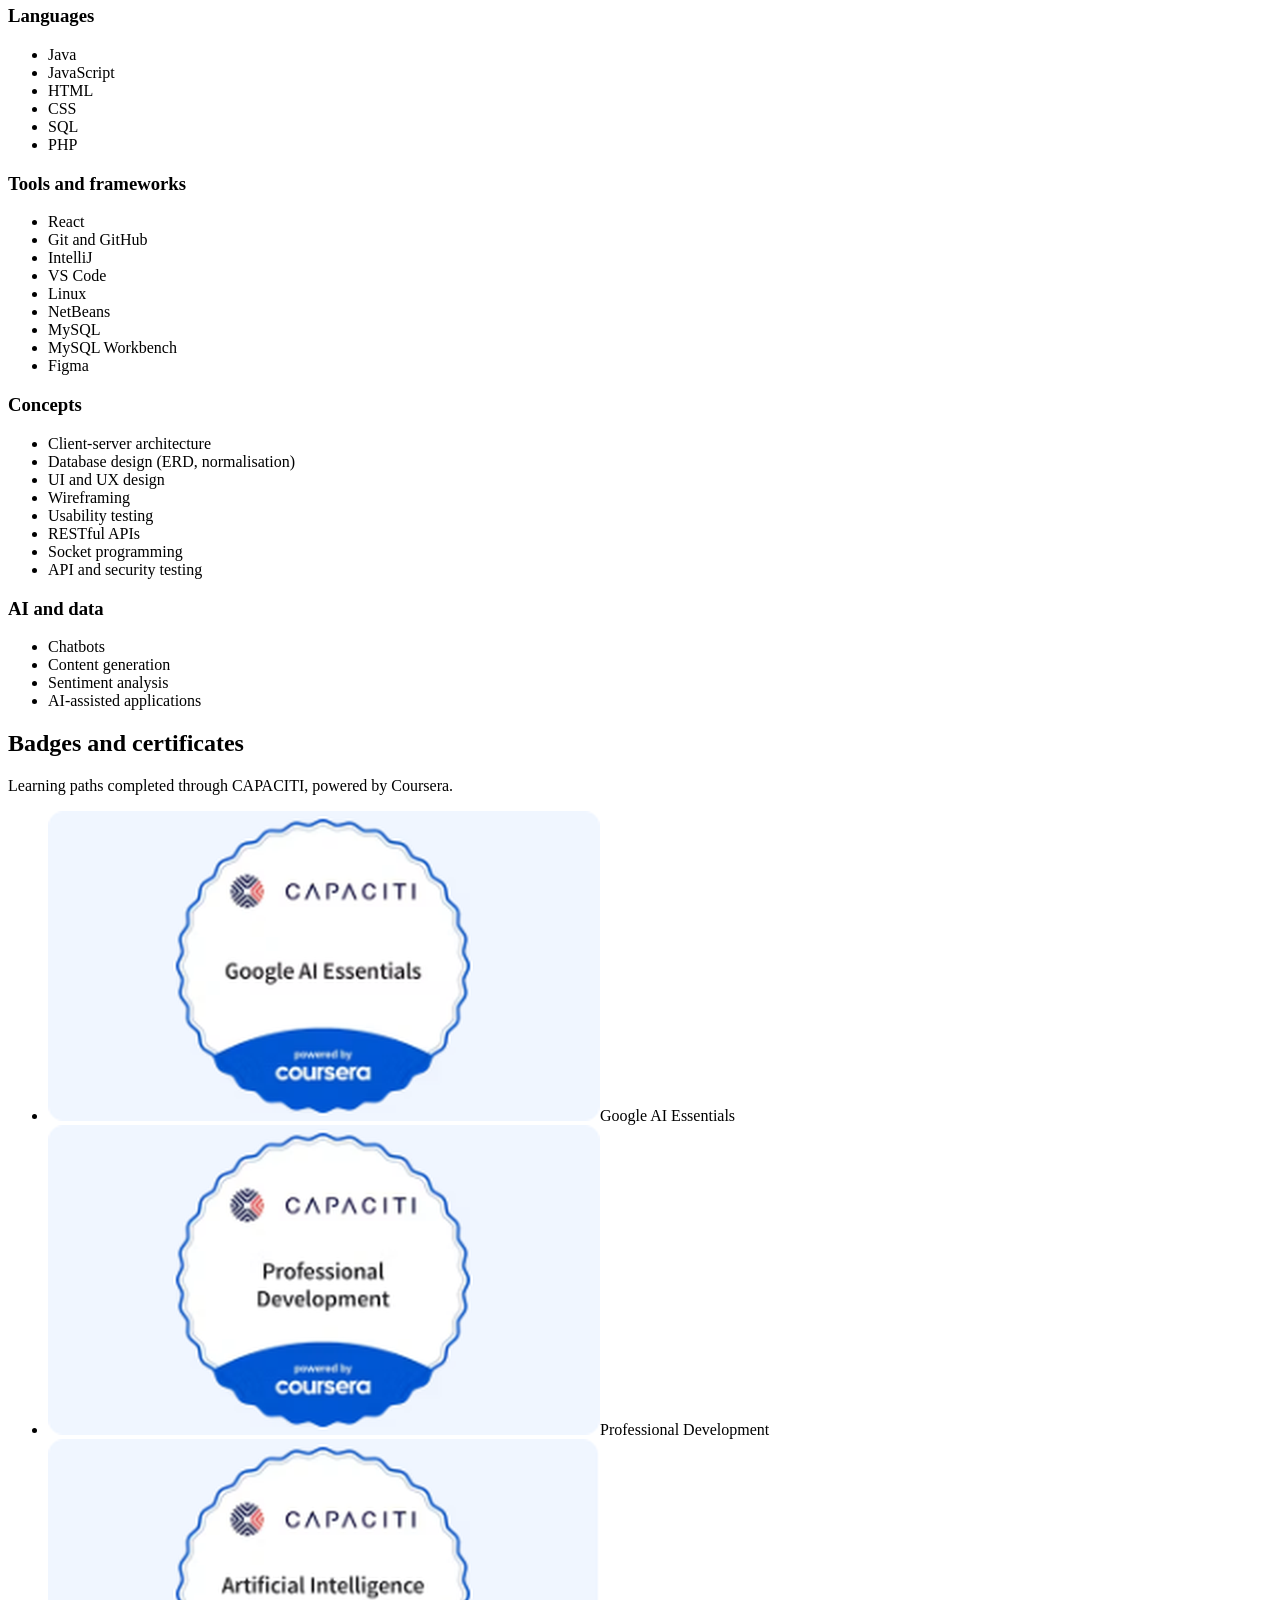
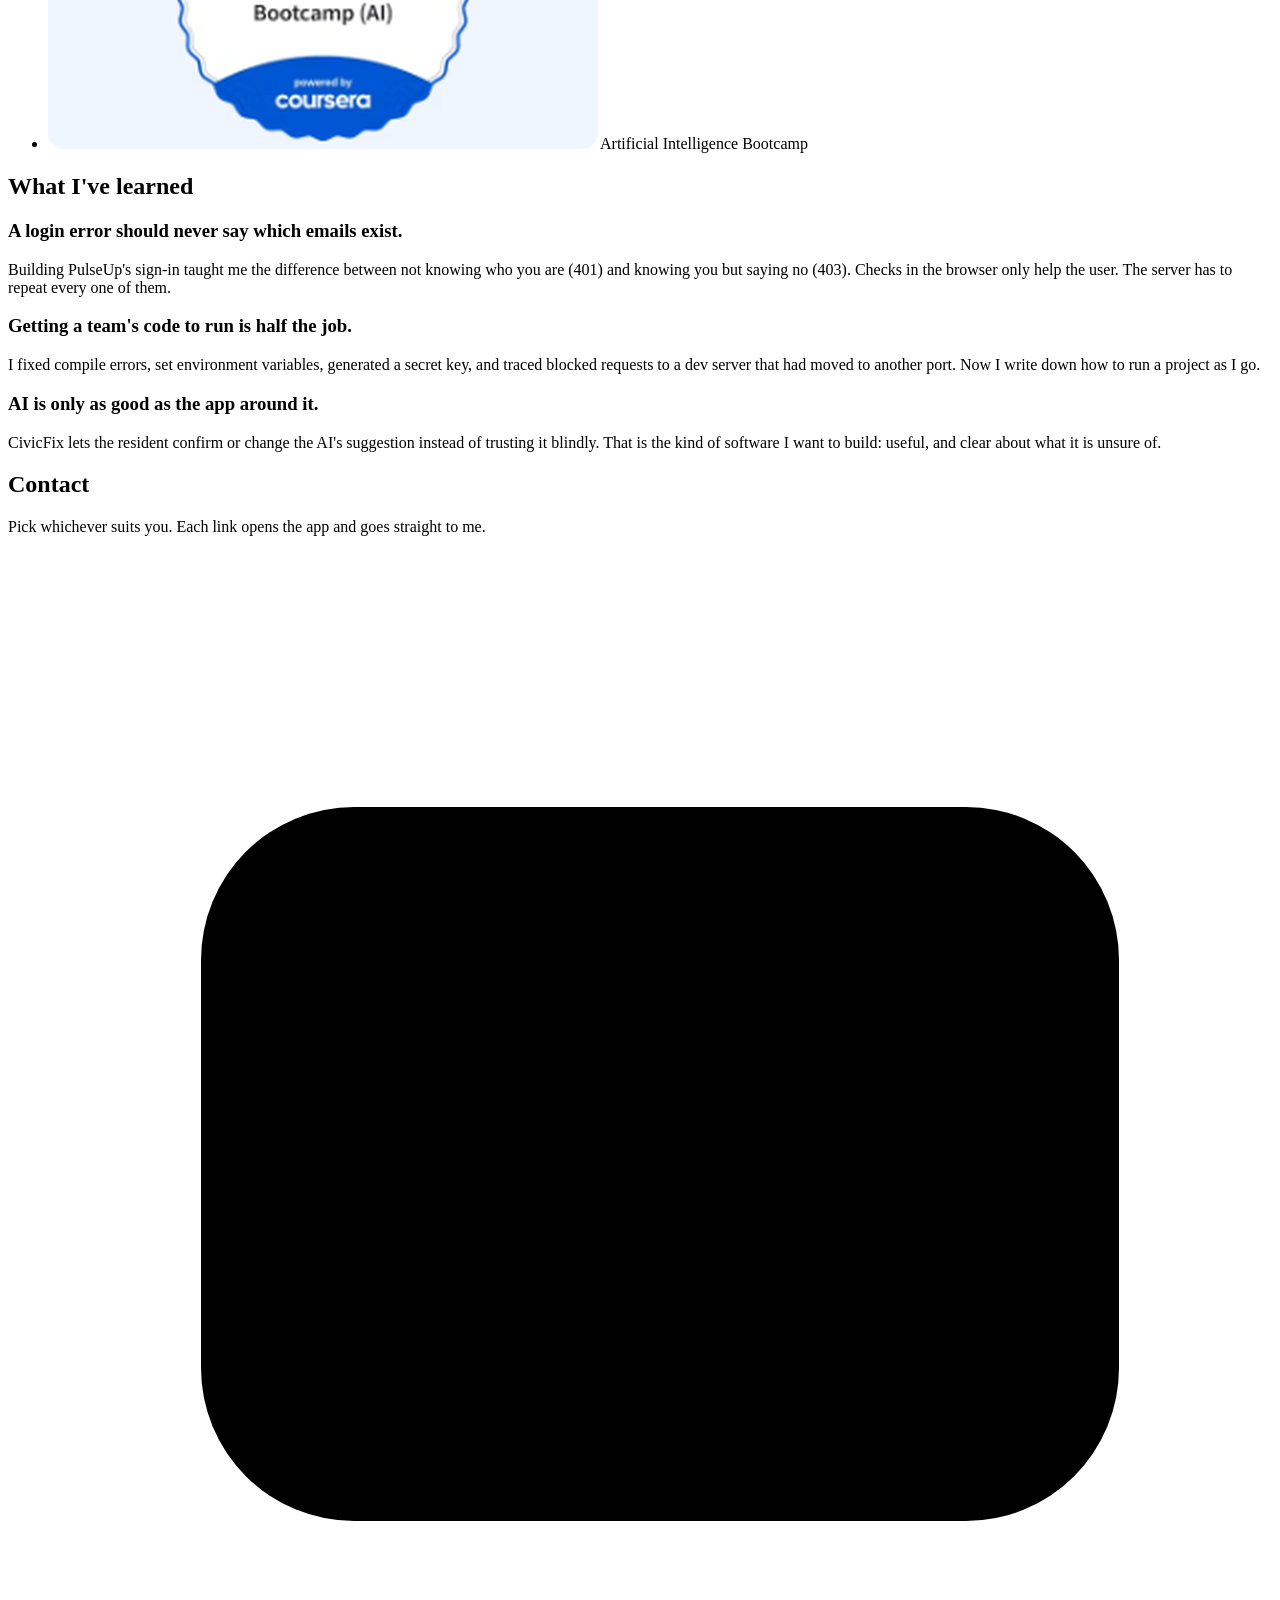
==== commit e9e9f8c1: "Rename index (3).html to index.html" ====
--- a/index.html
+++ b/index.html
@@ -8,70 +8,76 @@
 <meta property="og:title" content="Inga Plati | Applications developer">
 <meta property="og:description" content="Projects, skills and contact details for Inga Plati, ICT student at CPUT and Digital Associate at CAPACITI.">
 
-<meta name="theme-color" content="#151B3F">
-<link rel="icon" href="data:image/svg+xml,%3Csvg xmlns='http://www.w3.org/2000/svg' viewBox='0 0 64 64'%3E%3Crect width='64' height='64' rx='16' fill='%233E4FA6'/%3E%3Ctext x='32' y='43' font-family='Arial' font-weight='700' font-size='30' text-anchor='middle' fill='%23F4B63F'%3EIP%3C/text%3E%3C/svg%3E">
+<meta name="theme-color" content="#0D0E12">
+<link rel="icon" href="data:image/svg+xml,%3Csvg xmlns='http://www.w3.org/2000/svg' viewBox='0 0 64 64'%3E%3Crect width='64' height='64' rx='16' fill='%238B6CFF'/%3E%3Ctext x='32' y='43' font-family='Arial' font-weight='700' font-size='30' text-anchor='middle' fill='%230D0E12'%3EIP%3C/text%3E%3C/svg%3E">
 <link rel="preconnect" href="https://fonts.googleapis.com">
 <link rel="preconnect" href="https://fonts.gstatic.com" crossorigin>
-<link href="https://fonts.googleapis.com/css2?family=Bricolage+Grotesque:opsz,wght@12..96,500;12..96,700;12..96,800&family=Newsreader:ital,opsz,wght@0,6..72,400;0,6..72,500;1,6..72,400&display=swap" rel="stylesheet">
+<link href="https://fonts.googleapis.com/css2?family=Archivo:wdth,wght@62..125,400..800&family=Instrument+Sans:wght@400;500;600;700&display=swap" rel="stylesheet">
+<script>document.documentElement.classList.add("js")</script>
 <link rel="stylesheet" href="styles.css">
 </head>
 <body>
 <a class="skip" href="#work">Skip to projects</a>
-
-<header class="nav" id="top">
-  <a class="nav-name" href="#top" aria-label="Inga Plati, back to top">Inga Plati</a>
+<div class="progress" aria-hidden="true"><i></i></div>
+
+<header class="topbar">
+  <a class="brand" href="#top" aria-label="Inga Plati, back to top">Inga Plati</a>
   <button class="nav-toggle" aria-expanded="false" aria-controls="menu">Menu</button>
-  <nav id="menu" class="nav-links" aria-label="Sections">
-    <a href="#about">About</a>
-    <a href="#journey">Journey</a>
-    <a href="#work">Projects</a>
-    <a href="#skills">Skills</a>
-    <a href="#badges">Badges</a>
-    <a href="#reflections">Reflections</a>
-    <a class="nav-cta" href="#contact">Contact</a>
-  </nav>
 </header>
 
-<main>
-<!-- HERO -->
-<div class="dark top">
-<section class="hero" aria-labelledby="hero-title">
-  <div class="hero-text">
-    <h1 id="hero-title"><span class="line"><span>Inga</span></span><span class="line"><span>Plati</span></span></h1>
-    <p class="hero-tag">I turn ideas into working software, from the database to the screen.</p>
-    <p class="hero-sub">Third-year ICT student at CPUT and Digital Associate in the CAPACITI Data Academy.</p>
-    <p class="hero-status"><span class="dot" aria-hidden="true"></span>Currently at CAPACITI</p>
-    <div class="hero-actions">
-      <a class="btn btn-solid" href="mailto:plaatinga21@gmail.com?subject=Hello%20Inga">Email me</a>
-      <a class="btn btn-ghost" href="https://wa.me/27637269926?text=Hi%20Inga%2C%20I%20found%20your%20portfolio." target="_blank" rel="noopener">Message on WhatsApp</a>
-      <a class="btn btn-cv" href="assets/Inga_Plati_CV.pdf" download="Inga_Plati_CV.pdf">Download my CV</a>
-      <a class="btn btn-text" href="#work">See my projects</a>
-    </div>
-  </div>
-  <div class="hero-art" aria-hidden="false">
-    <div class="shape shape-sun"></div>
-    <div class="shape shape-mint"></div>
-    <div class="arch"><img src="assets/img/inga.jpg" width="900" height="883" alt="Portrait of Inga Plati, wearing glasses and a black blazer, resting her chin on her hand"></div>
-    <button class="sticker s1" data-tilt="-8">Java</button>
-    <button class="sticker s2" data-tilt="6">React</button>
-    <button class="sticker s3" data-tilt="-4">SQL</button>
-    <button class="sticker s4" data-tilt="9">Figma</button>
-    <button class="sticker s5" data-tilt="-10">PHP</button>
-    <p class="hint">Drag the stickers</p>
-  </div>
-</section>
-
-<!-- STATS -->
-<section class="stats" aria-label="At a glance">
-  <ul>
-    <li><b>6</b><span>projects built, from clinic booking to AI tools</span></li>
-    <li><b>11</b><span>South African languages supported in AgriBot</span></li>
-    <li><b>3</b><span>CAPACITI badges earned</span></li>
-    <li><b>12</b><span>month Data Academy, started September 2026</span></li>
-  </ul>
-</section>
-
-</div>
+<div class="shell" id="top">
+  <aside class="side">
+    <div class="side-main">
+      <div class="who">
+        <div>
+          <h1 id="hero-title">Inga Plati</h1>
+          <p class="role">Applications developer in Cape Town</p>
+        </div>
+      </div>
+      <p class="hero-status"><span class="dot" aria-hidden="true"></span>Currently at CAPACITI</p>
+      <nav id="menu" class="toc" aria-label="Sections">
+        <a href="#intro">Intro</a>
+        <a href="#about">About</a>
+        <a href="#journey">Journey</a>
+        <a href="#work">Projects</a>
+        <a href="#skills">Skills</a>
+        <a href="#badges">Badges</a>
+        <a href="#reflections">Reflections</a>
+        <a href="#contact">Contact</a>
+      </nav>
+    </div>
+    <div class="side-foot">
+      <ul class="socials">
+        <li><a href="mailto:plaatinga21@gmail.com?subject=Hello%20Inga" aria-label="Email Inga"><svg viewBox="0 0 24 24" aria-hidden="true"><rect x="3" y="5" width="18" height="14" rx="3"/><path d="M4 7l8 6 8-6"/></svg></a></li>
+        <li><a href="https://wa.me/27637269926?text=Hi%20Inga%2C%20I%20found%20your%20portfolio." target="_blank" rel="noopener" aria-label="Message Inga on WhatsApp"><svg viewBox="0 0 24 24" aria-hidden="true"><path d="M4 20l1.4-4.2A8 8 0 1 1 8.3 18.7z"/><path d="M9 9.5c.3 2.4 2.4 4.5 5 5l1.3-1.3-2-1-1 .8c-.8-.4-1.5-1.100-1.900-1.900l.8-1-1-2z"/></svg></a></li>
+        <li><a href="https://www.linkedin.com/in/iplati" target="_blank" rel="noopener" aria-label="Inga on LinkedIn"><svg viewBox="0 0 24 24" aria-hidden="true"><rect x="3" y="3" width="18" height="18" rx="4"/><path d="M8 11v6M8 7.5v.01M12 17v-6m0 2.5c0-1.5 1-2.5 2.5-2.5S17 12 17 13.5V17"/></svg></a></li>
+        <li><a href="https://github.com/IngaPlati" target="_blank" rel="noopener" aria-label="Inga on GitHub"><svg viewBox="0 0 24 24" aria-hidden="true"><path d="M9 7L4 12l5 5M15 7l5 5-5 5"/></svg></a></li>
+      </ul>
+      <a class="btn btn-solid" href="assets/Inga_Plati_CV.pdf" download="Inga_Plati_CV.pdf">Download my CV</a>
+    </div>
+  </aside>
+
+  <main class="content">
+    <section id="intro" class="intro" aria-label="Introduction">
+      <div class="intro-text">
+      <h2 class="statement">I turn ideas into working software, from the database to the screen.</h2>
+      <p class="intro-sub">Third-year ICT student at CPUT and Digital Associate in the CAPACITI Data Academy.</p>
+      <div class="hero-actions">
+        <a class="btn btn-solid" href="mailto:plaatinga21@gmail.com?subject=Hello%20Inga">Email me</a>
+        <a class="btn btn-ghost" href="#work">See my projects</a>
+      </div>
+      </div>
+      <figure class="portrait">
+        <img src="assets/img/inga.jpg" width="900" height="883" alt="Portrait of Inga Plati, wearing glasses and a black blazer, resting her chin on her hand">
+      </figure>
+      <div class="marquee" aria-label="Technologies I work with"><div class="track" aria-hidden="true"><span>Java</span><span>React</span><span>Spring Boot</span><span>JavaScript</span><span>SQL and MySQL</span><span>PHP</span><span>RESTful APIs</span><span>Linux</span><span>Figma</span><span>Git and GitHub</span><span>Java</span><span>React</span><span>Spring Boot</span><span>JavaScript</span><span>SQL and MySQL</span><span>PHP</span><span>RESTful APIs</span><span>Linux</span><span>Figma</span><span>Git and GitHub</span></div><p class="sr">Java, React, Spring Boot, JavaScript, SQL and MySQL, PHP, RESTful APIs, Linux, Figma, Git and GitHub</p></div>
+      <ul class="bento" aria-label="At a glance">
+        <li class="t-big"><b>6</b><span>projects built, from clinic booking to AI tools</span></li>
+        <li><b>11</b><span>South African languages supported in AgriBot</span></li>
+        <li><b>3</b><span>CAPACITI badges earned</span></li>
+        <li class="t-wide"><b>12</b><span>month Data Academy, started September 2026</span></li>
+      </ul>
+    </section>
 
 <!-- ABOUT -->
 <section id="about" class="block about">
@@ -140,7 +146,6 @@
 </section>
 
 <!-- PROJECTS -->
-<div class="dark">
 <section id="work" class="block work">
   <h2>Projects</h2>
   <p class="lead">Two projects from my degree and four from the CAPACITI Data Academy.</p>
@@ -149,75 +154,72 @@
     <button class="chip-btn" aria-pressed="false" data-filter="academic">CPUT</button>
     <button class="chip-btn" aria-pressed="false" data-filter="capaciti">CAPACITI</button>
   </div>
-
   <article class="project" data-kind="academic">
-    <div class="p-text">
+    <div class="p-cover shot c-indigo"><div class="frame"><div class="bar" aria-hidden="true"><i></i><i></i><i></i></div><img src="assets/img/shot-pulseup.png" alt="Screenshot of the PulseUp home page: Award-winning campus care, for everyone, with Book a clinic visit and Sign in buttons" width="1365" height="622"></div></div>
+    <div class="p-body">
       <p class="p-kind">CPUT group project, 2026</p>
       <h3>PulseUp</h3>
       <p>A clinic booking platform for CPUT students. Students book appointments, earn health points for attending, and exchange points for food vouchers.</p>
       <ul class="tags"><li>React</li><li>Spring Boot</li><li>MySQL</li><li>JWT</li></ul>
       <p class="p-links"><a href="https://github.com/IngaPlati/PulseUp" target="_blank" rel="noopener">View code and README on GitHub</a></p>
     </div>
-    <div class="p-cover shot c-indigo"><div class="frame"><div class="bar" aria-hidden="true"><i></i><i></i><i></i></div><img src="assets/img/shot-pulseup.png" alt="Screenshot of the PulseUp home page: Award-winning campus care, for everyone, with Book a clinic visit and Sign in buttons" width="1365" height="622"></div></div>
-  </article>
-
-  <article class="project flip" data-kind="academic">
-    <div class="p-text">
+  </article>
+
+  <article class="project" data-kind="academic">
+    <div class="p-cover shot c-mint"><div class="frame plain"><img src="assets/img/shot-fitnova.png" alt="Part of FitNova's UML class diagram showing User, Booking, AvailabilitySlot and related types" width="700" height="533"></div></div>
+    <div class="p-body">
       <p class="p-kind">CPUT project</p>
       <h3>FitNova</h3>
       <p>A fitness management system for a single gym. Trainers publish their available time slots, members book them, and the system stops double bookings and overlapping sessions. Its UML diagram models users, accounts, bookings and availability slots.</p>
       <ul class="tags"><li>Booking engine</li><li>Role-based access</li><li>UML design</li><li>Web app</li></ul>
       <p class="p-links"><a href="https://github.com/IngaPlati/FitNova" target="_blank" rel="noopener">View code and README on GitHub</a></p>
     </div>
-    <div class="p-cover shot c-mint"><div class="frame plain"><img src="assets/img/shot-fitnova.png" alt="Part of FitNova's UML class diagram showing User, Booking, AvailabilitySlot and related types" width="700" height="533"></div></div>
   </article>
 
   <article class="project" data-kind="capaciti">
-    <div class="p-text">
+    <div class="p-cover shot c-sage"><div class="frame plain"><img src="assets/img/shot-agribot.png" alt="Title slide of the AgriBot pitch: AI-Powered Agricultural Support for Small-Scale Farmers, with the team list and a farmer using a phone" width="620" height="297"></div></div>
+    <div class="p-body">
       <p class="p-kind">CAPACITI chatbot, team of five (I was the researcher)</p>
       <h3>AgriBot</h3>
       <p>An AI chat assistant for small farmers. Ask a farming question, send a photo of a crop for a diagnosis, or get a 14-day forecast of how it will grow. It works in 11 South African languages, and it keeps working when the connection drops by caching recent answers.</p>
       <ul class="tags"><li>Next.js 16</li><li>Tailwind CSS</li><li>OpenAI</li><li>MongoDB</li></ul>
       <p class="p-links"><a href="https://agribot-silk.vercel.app" target="_blank" rel="noopener">Open the live app</a><a href="https://github.com/IngaPlati/AgriBot" target="_blank" rel="noopener">View code and README on GitHub</a></p>
     </div>
-    <div class="p-cover shot c-sage"><div class="frame plain"><img src="assets/img/shot-agribot.png" alt="Title slide of the AgriBot pitch: AI-Powered Agricultural Support for Small-Scale Farmers, with the team list and a farmer using a phone" width="620" height="297"></div></div>
-  </article>
-
-  <article class="project flip" data-kind="capaciti">
-    <div class="p-text">
+  </article>
+
+  <article class="project" data-kind="capaciti">
+    <div class="p-cover shot c-blush"><div class="frame"><div class="bar" aria-hidden="true"><i></i><i></i><i></i></div><img src="assets/img/shot-createlink.png" alt="Screenshot of the CreateLink Studio home page: Turn an idea into something shareable" width="1358" height="520"></div></div>
+    <div class="p-body">
       <p class="p-kind">CAPACITI content generator</p>
       <h3>CreateLink Studio</h3>
       <p>A content generator for creating text, code and visuals with AI, then taking the result where it needs to go. It has a prompt library, plus pages for your creations, saved items and history.</p>
       <ul class="tags"><li>Generative AI</li><li>Content generation</li><li>Prompt library</li></ul>
       <p class="p-links"><a href="https://create-link-studio.lovable.app/" target="_blank" rel="noopener">Open the live app</a></p>
     </div>
-    <div class="p-cover shot c-blush"><div class="frame"><div class="bar" aria-hidden="true"><i></i><i></i><i></i></div><img src="assets/img/shot-createlink.png" alt="Screenshot of the CreateLink Studio home page: Turn an idea into something shareable" width="1358" height="520"></div></div>
   </article>
 
   <article class="project" data-kind="capaciti">
-    <div class="p-text">
+    <div class="p-cover shot c-sun"><div class="frame"><div class="bar" aria-hidden="true"><i></i><i></i><i></i></div><img src="assets/img/shot-pulsescope.png" alt="Screenshot of the PulseScope overview page: Understand the tone of real comments, at a glance" width="1365" height="525"></div></div>
+    <div class="p-body">
       <p class="p-kind">CAPACITI sentiment analysis</p>
       <h3>PulseScope</h3>
       <p>A sentiment analysis workspace that shows the tone of real comments at a glance. You add the comments, analyse them, browse the results, ask questions in Insights, and export a report or a CSV. The model runs privately in your browser, and nothing is preloaded or invented.</p>
       <ul class="tags"><li>Sentiment analysis</li><li>In-browser model</li><li>CSV export</li></ul>
       <p class="p-links"><a href="https://sentimentanalysis-one.vercel.app/" target="_blank" rel="noopener">Open the live app</a></p>
     </div>
-    <div class="p-cover shot c-sun"><div class="frame"><div class="bar" aria-hidden="true"><i></i><i></i><i></i></div><img src="assets/img/shot-pulsescope.png" alt="Screenshot of the PulseScope overview page: Understand the tone of real comments, at a glance" width="1365" height="525"></div></div>
-  </article>
-
-  <article class="project flip" data-kind="capaciti">
-    <div class="p-text">
+  </article>
+
+  <article class="project" data-kind="capaciti">
+    <div class="p-cover shot c-peri"><div class="frame plain"><img src="assets/img/shot-civicfix.png" alt="Title slide of the CivicFix pitch: Municipal Hazard and Infrastructure Auto-Dispatcher. See it. Report it. Get it fixed." width="1338" height="541"></div></div>
+    <div class="p-body">
       <p class="p-kind">CAPACITI AI solution, team project</p>
       <h3>CivicFix</h3>
       <p>A civic-services prototype where residents report broken public infrastructure with a photo. An AI model that runs in the browser suggests the category and the department, the resident confirms or changes it, and staff can track the report. It also checks for nearby duplicate reports and shows how often the AI's suggestions were accepted.</p>
       <ul class="tags"><li>React 19</li><li>Vite</li><li>Transformers.js</li><li>Express</li><li>Supabase</li></ul>
       <p class="p-links"><a href="https://github.com/IngaPlati/civic" target="_blank" rel="noopener">View code and README on GitHub</a></p>
     </div>
-    <div class="p-cover shot c-peri"><div class="frame plain"><img src="assets/img/shot-civicfix.png" alt="Title slide of the CivicFix pitch: Municipal Hazard and Infrastructure Auto-Dispatcher. See it. Report it. Get it fixed." width="1338" height="541"></div></div>
-  </article>
-</section>
-
-</div>
+  </article>
+</section>
 
 <!-- SKILLS -->
 <section id="skills" class="block skills">
@@ -254,8 +256,8 @@
 </section>
 
 <!-- REFLECTIONS -->
-<section id="reflections" class="band dark">
-  <div class="block reflect">
+<section id="reflections" class="block">
+  <div class="reflect">
     <h2>What I've learned</h2>
     <div class="quotes">
       <article>
@@ -287,7 +289,8 @@
     <li><a href="https://github.com/IngaPlati" target="_blank" rel="noopener"><span class="ic"><svg viewBox="0 0 24 24"><path d="M9 7L4 12l5 5M15 7l5 5-5 5"/></svg></span><span class="c-label">GitHub</span><span class="c-val">github.com/IngaPlati</span></a></li>
   </ul>
 </section>
-</main>
+  </main>
+</div>
 
 <footer class="foot">
   <p>Inga Plati. Cape Town, South Africa.</p>
